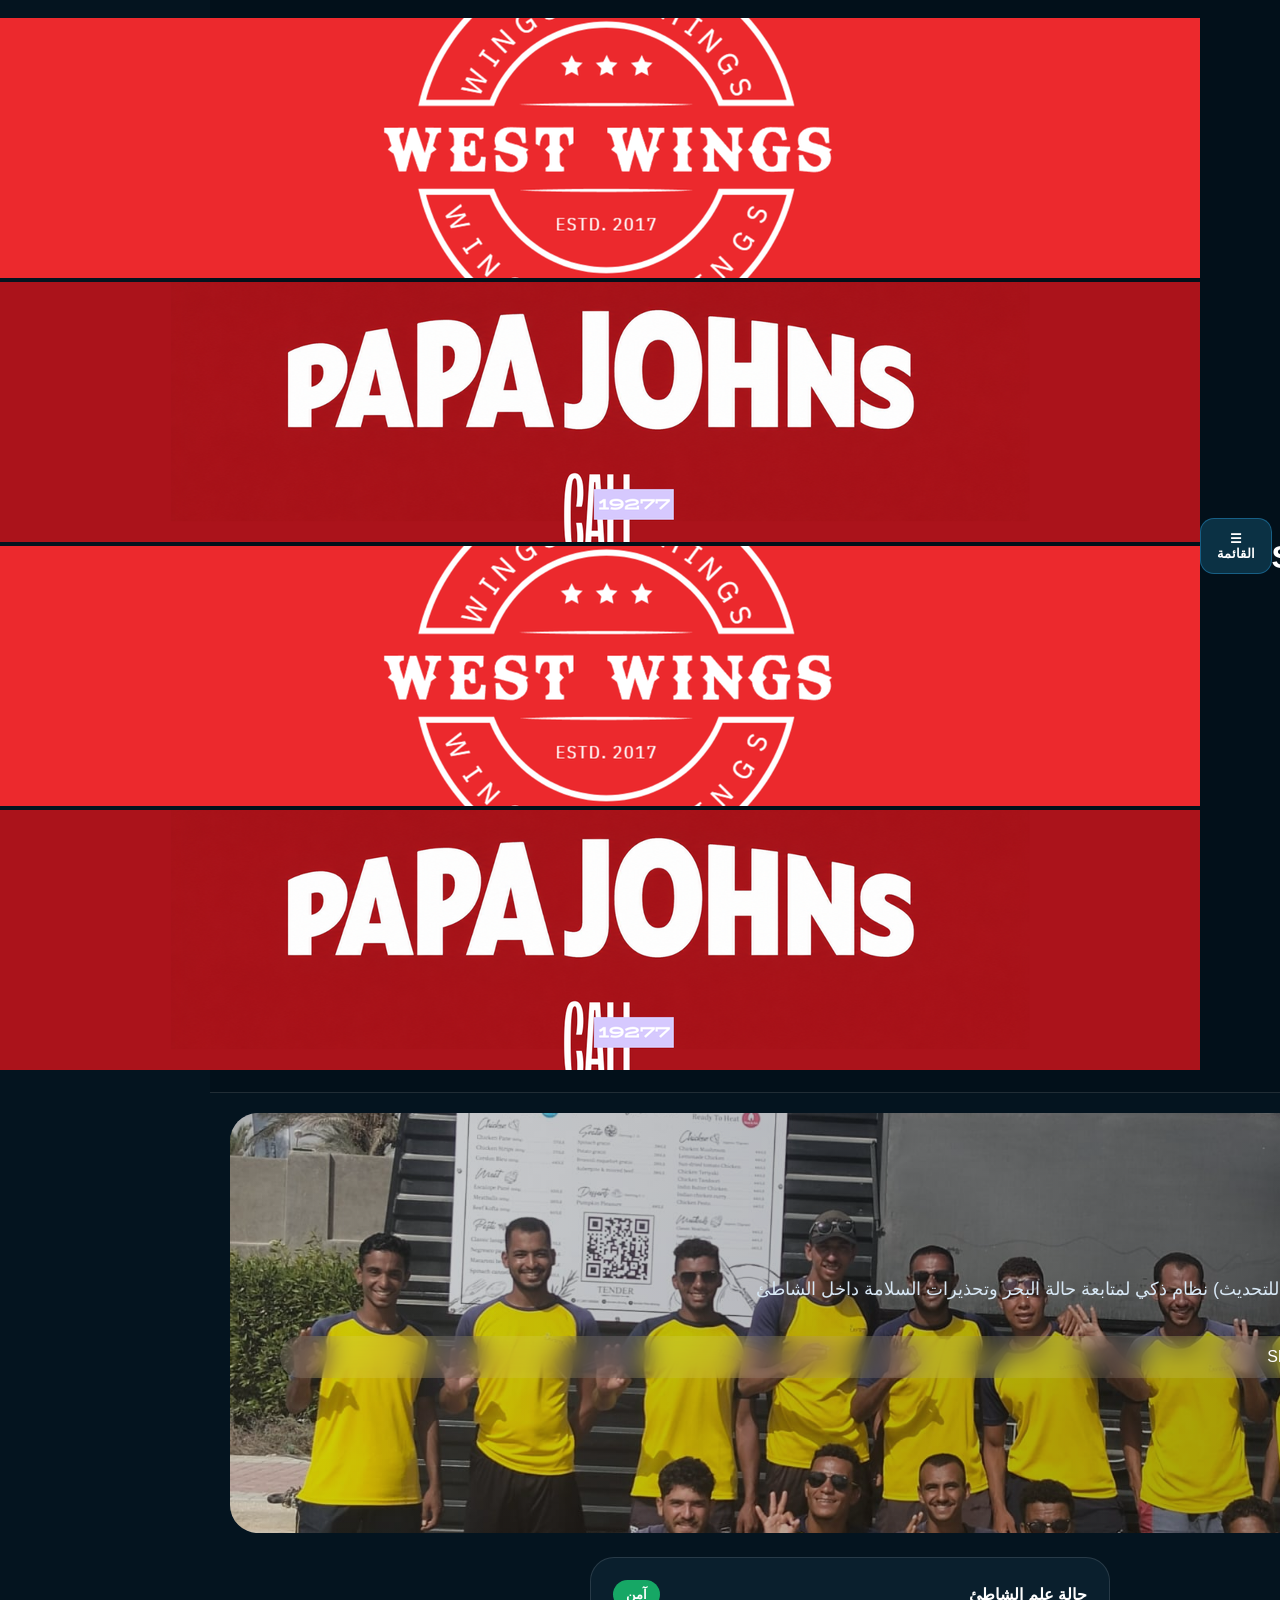
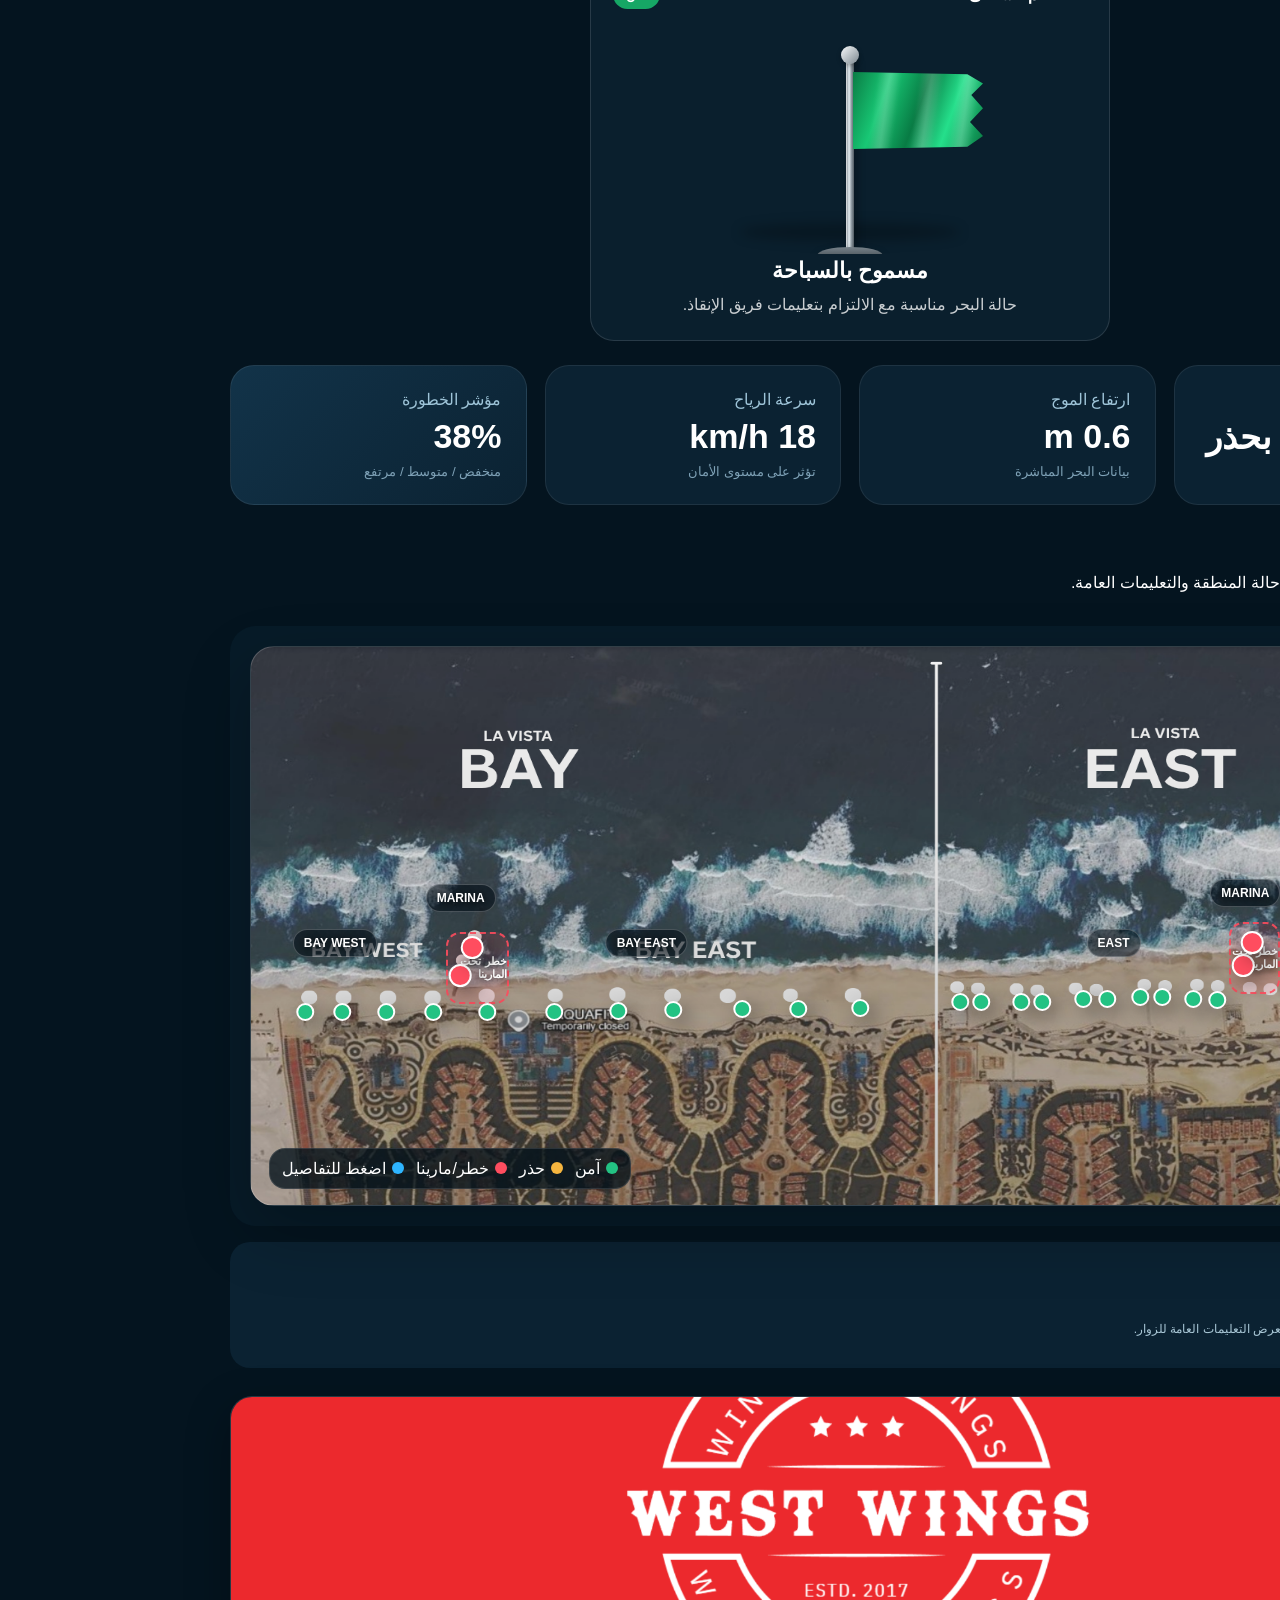
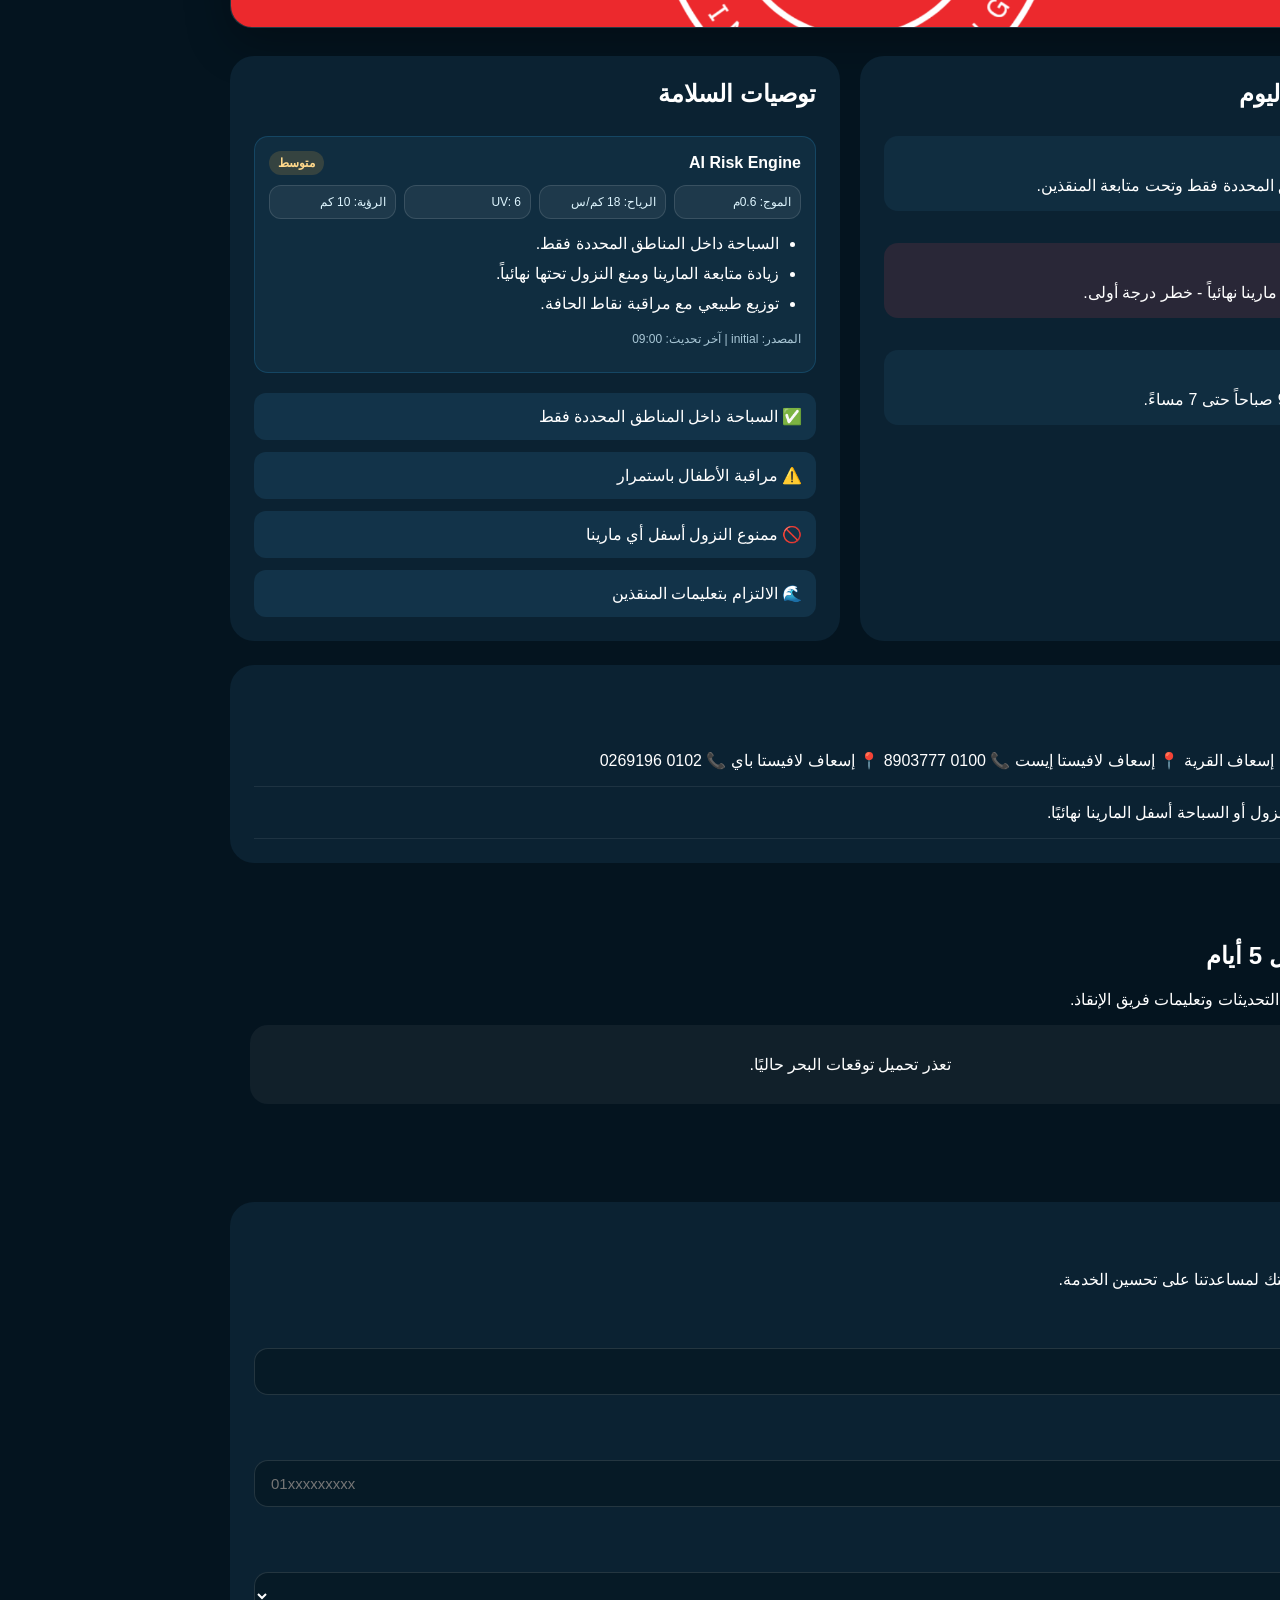
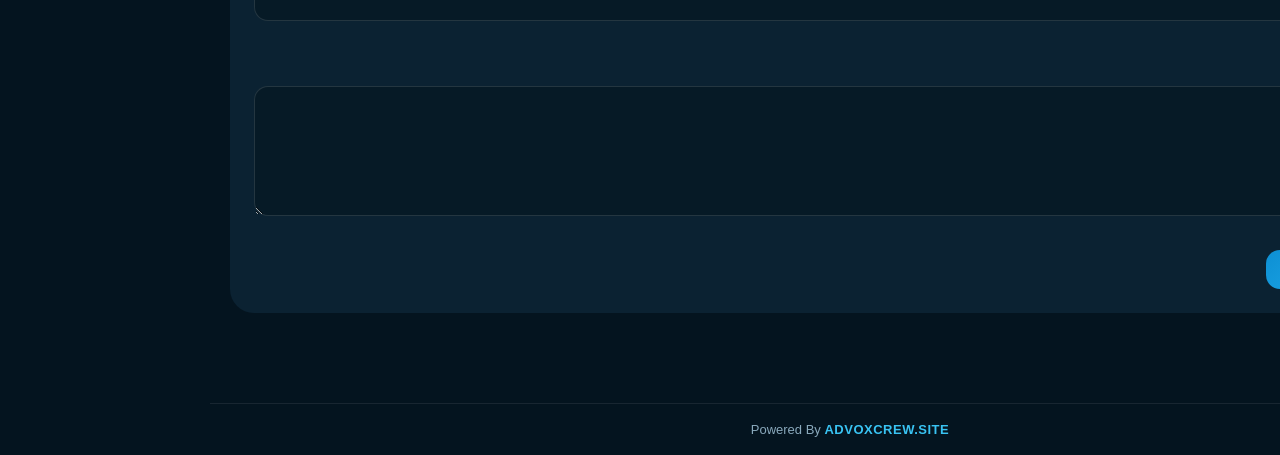
==== index.html @ 9efad316 "Add advertisement banners to header Added multiple advertisement banners with links to the header." ====
<!doctype html>
<html lang="ar" dir="rtl">

<head>
  <meta charset="utf-8">
  <meta name="viewport" content="width=device-width,initial-scale=1">

  <title>Blue Sentinel | واجهة العملاء</title>

  <link rel="stylesheet" href="styles.css">

  <!-- Google tag (gtag.js) -->
  <script async src="https://www.googletagmanager.com/gtag/js?id=G-TKE1374BKH"></script>

  <script>
    window.dataLayer = window.dataLayer || [];

    function gtag() {
      dataLayer.push(arguments);
    }

    gtag("js", new Date());
    gtag("config", "G-TKE1374BKH");
  </script>
</head>

<body class="public-body">

  <header class="topbar public-topbar">

    <div class="brand">

      <div class="logo">
        <img src="assets/logo.png" alt="Blue Sentinel">
      </div>

      <div>
        <h1>Blue Sentinel</h1>
        <p>Beach Safety System</p>
      </div>

    </div>

    <button
      class="menu-btn"
      id="menuBtn"
      type="button">
      ☰ القائمة
    </button>
<div class="header-ads-bar" aria-label="إعلانات الرعاة">
  <div class="header-ads-track">

    <a
      class="header-ad-item"
      href="https://ضع-رابط-west-wings-هنا.com"
      target="_blank"
      rel="noopener sponsored"
    >
      <img
        src="assets/ads/west-wings-banner.png"
        alt="West Wings"
      >
    </a>

    <a
      class="header-ad-item"
      href="https://ضع-رابط-papa-johns-هنا.com"
      target="_blank"
      rel="noopener sponsored"
    >
      <img
        src="assets/ads/papa-johns-banner.png"
        alt="Papa Johns"
      >
    </a>

    <!-- تكرار نفس الإعلانات للحركة المستمرة -->

    <a
      class="header-ad-item"
      href="https://ضع-رابط-west-wings-هنا.com"
      target="_blank"
      rel="noopener sponsored"
      aria-hidden="true"
      tabindex="-1"
    >
      <img
        src="assets/ads/west-wings-banner.png"
        alt=""
      >
    </a>

    <a
      class="header-ad-item"
      href="https://ضع-رابط-papa-johns-هنا.com"
      target="_blank"
      rel="noopener sponsored"
      aria-hidden="true"
      tabindex="-1"
    >
      <img
        src="assets/ads/papa-johns-banner.png"
        alt=""
      >
    </a>

  </div>
</div>
  </header>


  <nav class="menu-pop" id="menuPop">

    <a class="active" href="index.html">
      واجهة العملاء
    </a>

    <a href="admin.html">
      دخول المشرف
    </a>

    <a href="lifeguard.html">
      دخول المنقذ
    </a>

  </nav>


  <main class="public-wrap">

    <!-- Hero Section -->
    <section class="public-hero">

      <div class="public-hero-carousel">

    
        <img
          src="assets/hero/hero2.jpeg"
          class="public-hero-slide"
          alt="شاطئ لافيستا">

        <img
          src="assets/hero/hero3.jpeg"
          class="public-hero-slide"
          alt="فريق الإنقاذ على الشاطئ">

        <img
          src="assets/hero/hero4.jpeg"
          class="public-hero-slide"
          alt="خدمات السلامة البحرية">

        <img
          src="assets/hero/hero5.jpeg"
          class="public-hero-slide"
          alt="متابعة حالة البحر">

        <img
          src="assets/hero/hero6.jpeg"
          class="public-hero-slide"
          alt="منقذو Blue Sentinel">

      </div>


      <div class="public-hero-overlay">

        <h3>La Vista Bay</h3>

        <p>
          (الرجاء انتظار ثوانٍ للتحديث)
          نظام ذكي لمتابعة حالة البحر وتحذيرات السلامة داخل الشاطئ
        </p>

        <span class="hero-shift" id="shiftText">
          Shift 09:00 - 19:00
        </span>

        <div class="hero-update">
          آخر تحديث:
          <strong id="wUpdate">09:00</strong>
        </div>

      </div>

    </section>


    <!-- Beach Flag Section -->
    <section class="bs-flag-section">

      <div class="bs-flag-header">

        <span>حالة علم الشاطئ</span>

        <span
          id="publicFlagBadge"
          class="bs-flag-badge">
          آمن
        </span>

      </div>


      <div class="bs-flag-scene">

        <div class="bs-flag-pole">

          <div class="bs-pole-top"></div>

          <div
            id="seaFlag"
            class="bs-sea-flag bs-flag-green">

            <span class="bs-flag-wave bs-wave-one"></span>
            <span class="bs-flag-wave bs-wave-two"></span>
            <span class="bs-flag-wave bs-wave-three"></span>

          </div>

          <div class="bs-pole-base"></div>

        </div>

      </div>


      <div class="bs-flag-info">

        <h3 id="flagTitle">
          مسموح بالسباحة
        </h3>

        <p id="flagDescription">
          حالة البحر مناسبة مع الالتزام بتعليمات فريق الإنقاذ.
        </p>

      </div>

    </section>
 <section class="public-metrics">
    <div class="public-metric-card">
      <span>حالة البحر</span>
      <strong id="statusCard">--</strong>
      <small>حسب تقييم المخاطر اليومي</small>
    </div>

    <div class="public-metric-card">
      <span>ارتفاع الموج</span>
      <strong id="wWave">0.6 m</strong>
      <small>بيانات البحر المباشرة</small>
    </div>

    <div class="public-metric-card">
      <span>سرعة الرياح</span>
      <strong id="wWind">18 km/h</strong>
      <small>تؤثر على مستوى الأمان</small>
    </div>

    <div class="public-metric-card risk-card">
      <span>مؤشر الخطورة</span>
      <strong id="wRisk">38%</strong>
      <small>منخفض / متوسط / مرتفع</small>
    </div>
  </section>

 <section class="public-section">
  <div class="public-section-head">
    <div>
      <h2>خريطة البحر</h2>
      <p>اضغط على أي نقطة لمعرفة حالة المنطقة والتعليمات العامة.</p>
    </div>
  </div>

  <div class="public-map-shell">
    <div class="beach-map map-3d public-premium-map" id="publicMap"></div>
  </div>

  <div class="public-point-card" id="pointDetails">
    <h3>تفاصيل النقطة</h3>
    <p class="small">اضغط على أي نقطة في الخريطة لعرض التعليمات العامة للزوار.</p>
  </div>
</section>
<section class="sponsor-section">

    <div class="sponsor-slider" id="sponsorSlider">

        <div class="sponsor-track">

    <a href="https://heyzine.com/flip-book/2824b31e0b.html" target="_blank">
    <img src="assets/sponsor.png" alt="Sponsor">
</a>
<a href="https://www.papajohnsegypt.com" target="_blank">
    <img src="assets/sponsor1.png" alt="Sponsor">
</a>
    <img src="assets/sponsor2.png" alt="Sponsor">

        </div>

    </div>

</section>
  <section class="public-grid-two">
    <div class="public-panel">
      <div class="public-section-head compact">
        <h2>أخبار وتحذيرات اليوم</h2>
      </div>
      <div id="publicNews" class="public-news-list"></div>
    </div>

    <div class="public-panel">
      <div class="public-section-head compact">
        <h2>توصيات السلامة</h2>
      </div>

      <div id="aiPublic" class="public-ai-box"></div>

      <div class="safety-tips">
        <div>✅ السباحة داخل المناطق المحددة فقط</div>
        <div>⚠️ مراقبة الأطفال باستمرار</div>
        <div>🚫 ممنوع النزول أسفل أي مارينا</div>
        <div>🌊 الالتزام بتعليمات المنقذين</div>
      </div>
    </div>
  </section>

  <section class="public-panel public-timeline">
    <div class="public-section-head compact">
      <h2>آخر الأحداث</h2>
    </div>

    <div class="timeline-item">
      <span>09:15</span>
      <p>🚑 أرقام إسعاف القرية
   📍 إسعاف لافيستا إيست
      📞 0100 8903777
   📍 إسعاف لافيستا باي
      📞 0102 0269196</p>
    </div>

    <div class="timeline-item danger">
      <span>تنبيه ثابت</span>
      <p>ممنوع النزول أو السباحة أسفل المارينا نهائيًا.</p>
    </div>
  </section>
    <section class="weekly-forecast-section">
  <div class="section-heading">
    <span class="section-kicker">
      توقعات استرشادية
    </span>

    <h2>
      توقعات البحر خلال 5 أيام
    </h2>

    <p>
      قد تتغير حالة البحر حسب التحديثات وتعليمات فريق الإنقاذ.
    </p>
  </div>

  <div
    id="forecastCards"
    class="forecast-cards"
  ></div>

  <div
    id="forecastUpdated"
    class="forecast-updated"
  ></div>

</section>



<div id="forecastModal" class="forecast-modal">

    <div class="forecast-modal-content">

        <span id="forecastClose">&times;</span>

        <h2 id="forecastDay"></h2>

        <div id="forecastDetails"></div>

    </div>

</div>
<section class="public-panel" id="guestFeedback">

  <div class="public-section-head compact">
    <h2>💬 صوت الزائر</h2>
    <p>شاركنا اقتراحك أو ملاحظتك لمساعدتنا على تحسين الخدمة.</p>
  </div>

  <div class="feedback-form">

    <div class="field">
      <label>الاسم</label>
      <input
        id="guestName"
        type="text"
        placeholder="اكتب اسمك">
    </div>

    <div class="field">
      <label>رقم الموبايل</label>
      <input
        id="guestPhone"
        type="tel"
        placeholder="01xxxxxxxxx">
    </div>

    <div class="field">
      <label>نوع الرسالة</label>

      <select id="guestType">
        <option>اقتراح</option>
        <option>شكوى</option>
        <option>ملاحظة</option>
        <option>بلاغ</option>
        <option>شكر</option>
      </select>

    </div>

    <div class="field">
      <label>الملاحظة</label>

      <textarea
        id="guestNote"
        rows="5"
        placeholder="اكتب رسالتك هنا..."></textarea>
    </div>

    <button
      class="btn"
      id="guestSend">

      إرسال الرسالة

    </button>

  </div>

</section>
</main>

<script src="data.js"></script>
<script src="ai-engine.js"></script>
<script src="app.js"></script>

<script>
document.addEventListener("DOMContentLoaded", function () {
  if (window.BS && typeof window.BS.renderPublic === "function") {
    window.BS.renderPublic();

    var statusPill = document.getElementById("statusPill");
    var statusCard = document.getElementById("statusCard");

    if (statusPill && statusCard) {
      statusCard.textContent = statusPill.textContent || "--";
    }
  } else {
    console.error("BS.renderPublic غير موجود - راجع تحميل app.js");
  }
});
</script>
<footer class="powered-by">
  Powered By
  <a href="https://advoxcrew.site" target="_blank">
    ADVOXCREW.SITE
  </a>
</footer>
  <div
  id="forecastModal"
  class="forecast-modal"
  onclick="closeForecastModal()"
>
  <div
    id="forecastModalContent"
    class="forecast-modal-content"
    onclick="event.stopPropagation()"
  ></div>
</div>
</body>
</html>
---- styles.css ----
:root{--bg:#071925;--panel:#0e2a3b;--panel2:#12384d;--text:#f4fbff;--muted:#a9c7d6;--line:rgba(255,255,255,.12);--blue:#2eb5ff;--green:#23c283;--yellow:#f5b53f;--red:#ff4d5f;--danger:#ff355d}*{box-sizing:border-box}body{margin:0;font-family:Tahoma,Arial,sans-serif;background:radial-gradient(circle at 30% -10%,#1a5068 0,#071925 45%,#03111a 100%);color:var(--text);direction:rtl}a{color:inherit;text-decoration:none}button,input,select,textarea{font-family:inherit}button{cursor:pointer}.topbar{position:sticky;top:0;z-index:20;display:flex;align-items:center;justify-content:space-between;padding:18px 22px;background:rgba(3,17,26,.82);backdrop-filter:blur(14px);border-bottom:1px solid var(--line)}.brand{display:flex;gap:12px;align-items:center}.logo{
    width:60px;
    height:60px;
    min-width:60px;

    display:flex;
    align-items:center;
    justify-content:center;

    background:transparent;
    border:none;
    border-radius:0;
    box-shadow:none;
    overflow:visible;
    padding:0;
}

.logo:hover{
    transform:scale(1.05);
}

.logo img{
    width:100%;
    height:100%;
    object-fit:contain;
    display:block;
};display:grid;place-items:center;font-weight:900}.brand h1{font-size:19px;margin:0}.brand p{margin:3px 0 0;color:var(--muted);font-size:12px}.menu-btn{border:1px solid rgba(46,181,255,.35);background:#0b3144;color:#fff;border-radius:14px;padding:12px 16px;font-weight:800}.menu-pop{position:fixed;left:18px;top:82px;z-index:50;width:280px;background:#071925;border:1px solid rgba(46,181,255,.35);border-radius:22px;box-shadow:0 25px 80px rgba(0,0,0,.45);padding:14px;display:none}.menu-pop.open{display:block}.menu-pop a,.menu-pop button{display:block;width:100%;text-align:right;margin:8px 0;padding:14px 16px;border-radius:14px;background:#0b2c3e;border:1px solid var(--line);color:#dff6ff;font-weight:800}.menu-pop .active{background:#0b4c6d;border-color:#2eb5ff}.wrap{max-width:1260px;margin:auto;padding:22px}.hero{display:flex;justify-content:space-between;gap:18px;align-items:end;margin:8px 0 22px}.hero h2{font-size:34px;margin:0 0 8px}.hero p{margin:0;color:var(--muted)}.pill{display:inline-flex;align-items:center;gap:8px;border:1px solid var(--line);background:rgba(255,255,255,.06);border-radius:999px;padding:10px 16px;color:#dff6ff}.grid{display:grid;gap:16px}.cards4{grid-template-columns:repeat(4,1fr)}.cols{grid-template-columns:1.05fr 1.65fr}.card{background:linear-gradient(180deg,rgba(255,255,255,.08),rgba(255,255,255,.035));border:1px solid var(--line);border-radius:24px;padding:18px;box-shadow:0 18px 40px rgba(0,0,0,.18)}.metric strong{display:block;font-size:33px;letter-spacing:1px}.metric span{color:var(--muted)}.news-item{padding:14px 16px;margin:10px 0;border-radius:16px;background:rgba(46,181,255,.12);border-right:4px solid var(--blue)}.news-item.warn{background:rgba(255,77,95,.12);border-right-color:var(--red)}.news-item b{display:block;margin-bottom:5px}.map-card h3{font-size:26px;margin:0 0 16px}.beach-map{position:relative;overflow:hidden;border-radius:24px;border:1px solid rgba(255,255,255,.18);background:#092235;box-shadow:inset 0 0 0 1px rgba(255,255,255,.04);min-height:420px;isolation:isolate}.beach-map:before{content:'';position:absolute;inset:0;background:url('assets/beach-map.png') center/cover no-repeat;filter:saturate(.95) contrast(1.04);z-index:-3}.beach-map:after{content:'';position:absolute;inset:0;background:linear-gradient(180deg,rgba(0,0,0,.06),rgba(0,0,0,.2));z-index:-2}.map-3d{transform:perspective(1100px) rotateX(2deg);transform-origin:center;box-shadow:0 30px 70px rgba(0,0,0,.25)}.sector{position:absolute;top:52%;height:18%;border:1px dashed rgba(255,255,255,.35);background:rgba(35,194,131,.18);border-radius:12px;display:flex;align-items:start;justify-content:center;padding-top:8px;color:#fff;text-shadow:0 1px 6px #000;font-weight:900;font-size:12px}.sector.caution{background:rgba(245,181,63,.20)}.sector.danger{background:rgba(255,77,95,.22)}.sector.marina{top:42%;height:23%;background:rgba(255,77,95,.18);border-color:rgba(255,77,95,.8)}.center-line{position:absolute;left:50%;top:0;bottom:0;border-left:3px solid rgba(255,255,255,.9);box-shadow:0 0 12px rgba(255,255,255,.4)}.shore-line{position:absolute;left:0;right:0;top:57%;border-top:3px solid rgba(255,255,255,.88)}.point{position:absolute;transform:translate(-50%,-50%);width:30px;height:30px;border-radius:50% 50% 50% 0;rotate:-45deg;display:grid;place-items:center;border:3px solid #fff;box-shadow:0 8px 20px rgba(0,0,0,.35);z-index:3}.point span{rotate:45deg;font-weight:900;font-size:12px}.point.safe{background:var(--green)}.point.caution{background:var(--yellow);color:#0c1a22}.point.danger{background:var(--red)}.point.marina{width:36px;height:36px;background:var(--yellow);color:#081923}.point.selected{outline:4px solid rgba(46,181,255,.65)}.legend{position:absolute;left:18px;bottom:16px;background:rgba(3,17,26,.78);border:1px solid var(--line);border-radius:16px;padding:10px 12px;display:flex;gap:12px;align-items:center;z-index:4}.dot{width:12px;height:12px;border-radius:50%;display:inline-block;margin-left:6px}.safe-bg{background:var(--green)}.caution-bg{background:var(--yellow)}.danger-bg{background:var(--red)}.blue-bg{background:var(--blue)}.table{width:100%;border-collapse:collapse}.table th,.table td{padding:11px;border-bottom:1px solid var(--line);text-align:right}.table th{color:#9bd8ff;font-size:13px}.tag{padding:5px 9px;border-radius:999px;font-size:12px;font-weight:800}.tag.safe{background:rgba(35,194,131,.15);color:#65ffc2}.tag.caution{background:rgba(245,181,63,.16);color:#ffd88a}.tag.danger{background:rgba(255,77,95,.16);color:#ff9aa5}.btn{border:0;border-radius:14px;padding:12px 16px;background:linear-gradient(135deg,#0d8fd3,#31c4ff);color:#fff;font-weight:900}.btn.secondary{background:#14364a;border:1px solid var(--line)}.btn.danger{background:#d93652}.tabs{display:flex;gap:8px;flex-wrap:wrap;margin-bottom:16px}.tab{padding:12px 14px;border:1px solid var(--line);background:#0b2c3e;color:#dff6ff;border-radius:14px;font-weight:800}.tab.active{background:#0b5f89;border-color:#2eb5ff}.page{display:none}.page.active{display:block}.login{min-height:100vh;display:grid;place-items:center;padding:20px}.login-box{max-width:430px;width:100%}.field{display:flex;flex-direction:column;gap:7px;margin:10px 0}.field input,.field select,.field textarea{background:#061a27;color:#fff;border:1px solid var(--line);border-radius:13px;padding:12px;outline:none}.form-grid{display:grid;grid-template-columns:repeat(2,1fr);gap:12px}.drawer{position:fixed;left:20px;bottom:20px;width:min(420px,calc(100vw - 40px));z-index:40}.hidden{display:none!important}.small{font-size:12px;color:var(--muted)}.mobile-nav{display:none}@media(max-width:900px){.wrap{padding:14px}.cards4,.cols,.form-grid{grid-template-columns:1fr}.hero{display:block}.hero h2{font-size:27px}.topbar{padding:14px}.beach-map{min-height:330px}.point{width:24px;height:24px}.point span{font-size:10px}.sector{font-size:10px}.cards4{grid-template-columns:repeat(2,1fr)}}
/* V2 clean beach map */
.beach-map{background:#091d29;min-height:560px}
.beach-map:before{background:url('assets/beach-map.png') center/100% 100% no-repeat;filter:saturate(1.04) contrast(1.08) brightness(.9)}
.map-3d{transform:none;box-shadow:0 25px 65px rgba(0,0,0,.26)}
.center-line{display:none}.shore-line{display:none}.sector{display:none}
.map-group-label{position:absolute;transform:translate(-50%,-50%);padding:6px 10px;border-radius:999px;background:rgba(1,12,20,.55);border:1px solid rgba(255,255,255,.22);font-weight:900;font-size:12px;color:#fff;text-shadow:0 1px 8px #000;z-index:2;white-space:nowrap}
.danger-zone{position:absolute;height:13%;border:2px dashed rgba(255,77,95,.9);background:rgba(255,77,95,.14);border-radius:14px;display:grid;place-items:center;color:#fff;font-size:11px;font-weight:900;text-shadow:0 1px 7px #000;z-index:1;pointer-events:none}
.point{width:24px;height:24px;border-radius:50%;rotate:0;transform:translate(-50%,-50%);border:3px solid #fff;background:#23c283;box-shadow:0 9px 20px rgba(0,0,0,.45);z-index:5}
.point span{rotate:0;font-size:9px;line-height:1;white-space:nowrap;color:#06202a}
.point.safe span{color:#fff}.point.caution span,.point.danger span{color:#071925}.point.danger span{color:#fff}
.point.marina{width:30px;height:30px;background:#ff4d5f;color:#fff;border-color:#fff}
.public-clean .point span{display:none}.public-clean .point{width:18px;height:18px;border-width:2px}.public-clean .point.marina{width:23px;height:23px}
.admin-map .point:after{content:attr(title);position:absolute;left:50%;top:30px;transform:translateX(-50%);background:rgba(4,18,28,.86);border:1px solid rgba(255,255,255,.2);border-radius:8px;padding:3px 6px;color:#fff;font-size:9px;white-space:nowrap;opacity:0;pointer-events:none;transition:.15s;z-index:8}
.admin-map .point:hover:after,.admin-map .point.selected:after{opacity:1}
.warn-text{color:#ffc1c8;background:rgba(255,77,95,.12);border-right:4px solid #ff4d5f;padding:10px;border-radius:12px}
@media(max-width:900px){.beach-map{min-height:390px}.point{width:18px;height:18px;border-width:2px}.point span{font-size:7px}.point.marina{width:23px;height:23px}.map-group-label{font-size:9px;padding:4px 6px}.danger-zone{font-size:8px}.legend{font-size:11px;gap:7px;left:8px;bottom:8px}}
.ai-box{background:rgba(46,181,255,.08);border:1px solid rgba(46,181,255,.18);border-radius:18px;padding:14px;margin-top:10px}.ai-head{display:flex;justify-content:space-between;align-items:center;gap:10px;margin-bottom:10px}.ai-kpis{display:grid;grid-template-columns:repeat(4,1fr);gap:8px;margin:10px 0}.ai-kpis span{background:rgba(255,255,255,.06);border:1px solid var(--line);border-radius:12px;padding:9px;font-size:12px;color:#dff6ff}.ai-box ul,.rules{margin:10px 0 0;padding-right:22px;line-height:1.9}.rules li{margin:7px 0;color:#dff6ff}@media(max-width:900px){.ai-kpis{grid-template-columns:repeat(2,1fr)}}
/* =========================
   BLUE SENTINEL PUBLIC V2
========================= */

.public-body{
  background:#04141f;
  color:#fff;
}

.public-wrap{
  max-width:1400px;
  margin:auto;
  padding:20px;
}

.public-hero{
  position:relative;
  min-height:420px;
  border-radius:28px;
  overflow:hidden;
  margin-bottom:24px;

  background:
  linear-gradient(
    180deg,
    rgba(0,0,0,.15),
    rgba(0,0,0,.65)
  ),
  url('./assets/beach-cover.jpg');

  background-size:cover;
  background-position:center;
}

.public-hero-overlay{
  padding:70px 50px;
  display:flex;
  flex-direction:column;
  gap:18px;
}

.public-badge{
  width:max-content;
  padding:10px 18px;
  border-radius:999px;

  background:rgba(255,255,255,.12);
  backdrop-filter:blur(14px);
}

.public-hero h2{
  font-size:58px;
  font-weight:800;
  margin:0;
}

.public-hero p{
  font-size:18px;
  color:#d7e7f4;
}

.hero-status-row{
  display:flex;
  gap:12px;
  flex-wrap:wrap;
}

.hero-status{
  padding:12px 22px;
  border-radius:999px;

  background:#fbbf24;
  color:#000;
  font-weight:700;
}

.hero-shift{
  padding:12px 22px;
  border-radius:999px;

  background:rgba(255,255,255,.1);
  backdrop-filter:blur(12px);
}

.hero-update{
  color:#d7e7f4;
}

/* metrics */

.public-metrics{
  display:grid;
  gap:18px;

  grid-template-columns:
  repeat(auto-fit,minmax(240px,1fr));

  margin-bottom:24px;
}

.public-metric-card{
  background:#0b2232;

  border:1px solid rgba(255,255,255,.08);

  border-radius:24px;

  padding:24px;

  display:flex;
  flex-direction:column;
  gap:8px;
}

.public-metric-card span{
  color:#9ec4d8;
}

.public-metric-card strong{
  font-size:34px;
}

.public-metric-card small{
  color:#7ea1b6;
}

.risk-card{
  background:
  linear-gradient(
    135deg,
    #123349,
    #0b2232
  );
}

/* sections */

.public-section{
  margin-top:24px;
}

.public-section-head{
  display:flex;
  justify-content:space-between;
  align-items:center;
  margin-bottom:18px;
}

.public-section-head h2{
  margin:0;
}

.map-note{
  color:#9ec4d8;
}

.public-map-shell{
  background:#071b28;
  border-radius:26px;
  padding:20px;
}

.public-premium-map{
  min-height:650px;
}

.public-point-card{
  margin-top:16px;
  background:#0b2232;
  border-radius:20px;
  padding:20px;
}

/* news */

.public-grid-two{
  margin-top:24px;

  display:grid;
  gap:20px;

  grid-template-columns:
  1fr 1fr;
}

.public-panel{
  background:#0b2232;
  border-radius:24px;
  padding:24px;
}

.compact{
  margin-bottom:18px;
}

.public-news-list{
  display:flex;
  flex-direction:column;
  gap:12px;
}

.public-news-list > *{
  background:#102d40;
  padding:16px;
  border-radius:14px;
}

.public-ai-box{
  display:flex;
  flex-direction:column;
  gap:12px;
}

.public-ai-box > *{
  background:#102d40;
  padding:14px;
  border-radius:14px;
}

.safety-tips{
  margin-top:20px;

  display:grid;
  gap:12px;
}

.safety-tips div{
  background:#123349;
  padding:14px;
  border-radius:12px;
}

/* timeline */

.public-timeline{
  margin-top:24px;
}

.timeline-item{
  display:flex;
  gap:18px;
  align-items:flex-start;

  padding:16px 0;

  border-bottom:1px solid rgba(255,255,255,.08);
}

.timeline-item span{
  min-width:90px;
  font-weight:700;
  color:#39c3f2;
}

.timeline-item.danger span{
  color:#ef4444;
}

.timeline-item p{
  margin:0;
}

/* mobile */

@media(max-width:900px){

  .public-grid-two{
    grid-template-columns:1fr;
  }

  .public-hero{
    min-height:320px;
  }

  .public-hero h2{
    font-size:42px;
  }

  .public-hero-overlay{
    padding:40px 24px;
  }

  .public-premium-map{
    min-height:450px;
  }

}
.powered-by{
  text-align:center;
  padding:18px;
  margin-top:30px;

  color:#8aa9bc;
  font-size:13px;

  border-top:1px solid rgba(255,255,255,.08);
}

.powered-by a{
  color:#39c3f2;
  text-decoration:none;
  font-weight:700;
  letter-spacing:.5px;
}

.powered-by a:hover{
  color:#6fd7ff;
}
#guestFeedback{
  margin-top:32px;
  margin-bottom:40px;
  clear:both;
}

#guestFeedback .public-section-head{
  display:block;
  margin-bottom:22px;
}

.feedback-form{
  display:grid;
  gap:18px;
}

.feedback-form .field{
  display:flex;
  flex-direction:column;
  gap:8px;
}

.feedback-form input,
.feedback-form select,
.feedback-form textarea{
  width:100%;
  box-sizing:border-box;
  background:#061a26;
  color:#fff;
  border:1px solid rgba(255,255,255,.12);
  border-radius:14px;
  padding:14px 16px;
  font-size:15px;
  outline:none;
}

.feedback-form textarea{
  min-height:130px;
  resize:vertical;
}

.feedback-form input:focus,
.feedback-form select:focus,
.feedback-form textarea:focus{
  border-color:#39c3f2;
  box-shadow:0 0 0 3px rgba(57,195,242,.12);
}

#guestSend{
  width:max-content;
  min-width:180px;
  margin-top:6px;
}

@media(max-width:768px){
  #guestFeedback{
    margin-top:24px;
  }

  #guestSend{
    width:100%;
  }
}.public-hero{
  position:relative;
  overflow:hidden;
  background:#03131d !important;
}

.public-hero-carousel{
  position:absolute;
  inset:0;
  z-index:0;
}

.public-hero-slide{
  position:absolute;
  inset:0;
  width:100%;
  height:100%;
  object-fit:cover;
  opacity:0;
  transform:scale(1.05);
  transition:opacity 1s ease, transform 6s ease;
}

.public-hero-slide.active{
    opacity:1;
    transform:scale(1);
}

.public-hero::after{
    content:"";
    position:absolute;
    inset:0;
    z-index:1;
    background:linear-gradient(
        to top,
        rgba(3,18,29,.35),
        rgba(3,18,29,.10)
    );
}

.public-hero-overlay{
  position:relative;
  z-index:2;
}
.public-hero-footer{

    display:flex;

    justify-content:space-between;

    align-items:center;

    gap:40px;

    padding:35px;

    background:#0d2333;

    border-radius:0 0 26px 26px;

}

.hero-info h1{

    font-size:54px;

    margin-bottom:12px;

}

.hero-info p{

    font-size:22px;

    color:#d2dce5;

}

.hero-status{

    display:flex;

    flex-direction:column;

    align-items:flex-end;

    gap:14px;

}
.public-hero{
  position:relative !important;
  overflow:hidden !important;
  background:none !important;
}

.public-hero-carousel{
  position:absolute !important;
  inset:0 !important;
  z-index:1 !important;
}

.public-hero-slide{
  position:absolute !important;
  inset:0 !important;
  width:100% !important;
  height:100% !important;
  object-fit:cover !important;
  opacity:0 !important;
  transform:scale(1.02) !important;
  transition:opacity 1s ease, transform 6s ease !important;
}

.public-hero-slide.active{
  opacity:1 !important;
}

.public-hero::after{
  content:"" !important;
  position:absolute !important;
  inset:0 !important;
  z-index:2 !important;
  background:linear-gradient(
    90deg,
    rgba(2,10,16,.18),
    rgba(2,10,16,.38)
  ) !important;
}

.public-hero-overlay{
  position:relative !important;
  z-index:3 !important;
  background:transparent !important;
}
/* MAP FINAL FIX */
.beach-map{
  position:relative !important;
  overflow:hidden !important;
  border-radius:24px !important;
  border:1px solid rgba(255,255,255,.18) !important;
  background:
    linear-gradient(180deg,rgba(0,0,0,.05),rgba(0,0,0,.22)),
    url("assets/beach-map.png") center / 100% 100% no-repeat !important;
  min-height:560px !important;
  isolation:auto !important;
}

.beach-map:before,
.beach-map:after{
  content:none !important;
  display:none !important;
}

.public-premium-map{
  min-height:560px !important;
}

.public-map-shell{
  overflow:visible !important;
}

.sponsor-section{
    margin:28px 0;
}

.sponsor-slider{
  width:100%;
  overflow:hidden;
  border-radius:22px;
  border:1px solid rgba(255,255,255,.12);
  background:#081c29;
  box-shadow:0 15px 45px rgba(0,0,0,.30);
  direction:ltr;
}

.sponsor-track{
  display:flex;
  width:100%;
  transition:transform .8s ease;
  direction:ltr;
}
.sponsor-track a{
    min-width:100%;
    flex:0 0 100%;
    display:block;
}

.sponsor-track img{
  width:100%;
  min-width:100%;
  flex:0 0 100%;
  height:230px;
  object-fit:cover;
  display:block;
}
/* =========================
   BLUE SENTINEL BEACH FLAG
========================= */

.bs-flag-section{
    max-width:520px;
    margin:24px auto;
    padding:22px;
    border:1px solid rgba(255,255,255,.12);
    border-radius:24px;
    background:rgba(12,34,48,.88);
    overflow:hidden;
}

.bs-flag-header{
    display:flex;
    align-items:center;
    justify-content:space-between;
    gap:12px;
    margin-bottom:10px;
    font-weight:700;
}

.bs-flag-badge{
    padding:7px 13px;
    border-radius:999px;
    font-size:13px;
    background:#16a765;
    color:#fff;
}

.bs-flag-scene{
    position:relative;
    height:235px;
    display:flex;
    justify-content:center;
    align-items:flex-end;
    overflow:hidden;
}

.bs-flag-scene::after{
    content:"";
    position:absolute;
    bottom:13px;
    width:220px;
    height:18px;
    border-radius:50%;
    background:rgba(0,0,0,.25);
    filter:blur(6px);
}

.bs-flag-pole{
    position:relative;
    width:8px;
    height:195px;
    z-index:2;
    border-radius:10px;
    background:linear-gradient(
        90deg,
        #6d7880 0%,
        #e5edf1 38%,
        #8b969e 70%,
        #515b62 100%
    );
    box-shadow:
        3px 0 8px rgba(0,0,0,.32),
        inset 1px 0 1px rgba(255,255,255,.7);
}

.bs-pole-top{
    position:absolute;
    width:18px;
    height:18px;
    top:-13px;
    left:50%;
    transform:translateX(-50%);
    border-radius:50%;
    background:linear-gradient(135deg,#f8fafb,#7b878f);
    box-shadow:0 2px 5px rgba(0,0,0,.3);
}

.bs-pole-base{
    position:absolute;
    bottom:-9px;
    left:50%;
    width:65px;
    height:16px;
    transform:translateX(-50%);
    border-radius:50%;
    background:linear-gradient(#77828a,#343c41);
    box-shadow:0 5px 10px rgba(0,0,0,.35);
}

/* القماش نفسه */

.bs-sea-flag{
    position:absolute;
    top:13px;
    left:7px;
    width:130px;
    height:77px;
    overflow:hidden;
    transform-origin:left center;
    clip-path:polygon(
        0 0,
        88% 3%,
        100% 15%,
        91% 30%,
        100% 47%,
        90% 65%,
        100% 83%,
        88% 97%,
        0 100%
    );

    animation:
        bsFlagFlutter 1.25s ease-in-out infinite,
        bsFlagLift 3.2s ease-in-out infinite;

    filter:drop-shadow(6px 8px 7px rgba(0,0,0,.28));
    transition:background .5s ease;
}

/* ألوان العلم */

.bs-sea-flag.bs-flag-green{
    background:linear-gradient(
        110deg,
        #0a7d45 0%,
        #18c875 25%,
        #087b44 50%,
        #25df8b 72%,
        #087640 100%
    );
}

.bs-sea-flag.bs-flag-yellow{
    background:linear-gradient(
        110deg,
        #c89500 0%,
        #ffd834 25%,
        #dba900 50%,
        #ffe46b 72%,
        #c18d00 100%
    );
}

.bs-sea-flag.bs-flag-red{
    background:linear-gradient(
        110deg,
        #a71921 0%,
        #f0444c 25%,
        #b51e27 50%,
        #ff6268 72%,
        #9f141c 100%
    );
}

.bs-sea-flag.bs-flag-black{
    background:linear-gradient(
        110deg,
        #050505 0%,
        #343434 25%,
        #090909 50%,
        #444 72%,
        #050505 100%
    );
}

/* خطوط الإضاءة المتحركة داخل القماش */

.bs-flag-wave{
    position:absolute;
    top:-15%;
    width:24px;
    height:130%;
    transform:rotate(8deg);
    background:linear-gradient(
        90deg,
        transparent,
        rgba(255,255,255,.22),
        transparent
    );
    filter:blur(1px);
    animation:bsFabricLight 1.3s linear infinite;
}

.bs-wave-one{
    left:15%;
}

.bs-wave-two{
    left:48%;
    animation-delay:-.42s;
}

.bs-wave-three{
    left:77%;
    animation-delay:-.8s;
}

/* حركة رفرفة القماش */

@keyframes bsFlagFlutter{
    0%{
        transform:
            perspective(330px)
            rotateY(0deg)
            skewY(0deg)
            scaleX(1);
    }

    25%{
        transform:
            perspective(330px)
            rotateY(-12deg)
            skewY(2deg)
            scaleX(.96);
    }

    50%{
        transform:
            perspective(330px)
            rotateY(8deg)
            skewY(-2deg)
            scaleX(1.03);
    }

    75%{
        transform:
            perspective(330px)
            rotateY(-16deg)
            skewY(1deg)
            scaleX(.94);
    }

    100%{
        transform:
            perspective(330px)
            rotateY(0deg)
            skewY(0deg)
            scaleX(1);
    }
}

@keyframes bsFlagLift{
    0%,100%{
        top:13px;
    }

    50%{
        top:10px;
    }
}

@keyframes bsFabricLight{
    0%{
        transform:translateX(-30px) rotate(8deg);
        opacity:.15;
    }

    50%{
        opacity:.65;
    }

    100%{
        transform:translateX(42px) rotate(8deg);
        opacity:.1;
    }
}

.bs-flag-info{
    text-align:center;
    margin-top:4px;
}

.bs-flag-info h3{
    margin:0 0 7px;
    font-size:22px;
}

.bs-flag-info p{
    margin:0;
    opacity:.78;
    line-height:1.7;
}

/* تحكم الأدمن */

.bs-admin-flag-card select{
    width:100%;
    margin:9px 0 12px;
    padding:12px;
    border-radius:12px;
}

.bs-admin-flag-card button{
    width:100%;
    padding:12px 16px;
    border:0;
    border-radius:12px;
    cursor:pointer;
    font-weight:700;
}

.bs-flag-save-message{
    min-height:22px;
    margin:10px 0 0;
    text-align:center;
}

/* حركة أقوى قليلًا على الموبايل */

@media (max-width:600px){
    .bs-flag-section{
        margin:18px 12px;
        padding:18px;
    }

    .bs-sea-flag{
        width:115px;
        height:68px;
    }

    .bs-flag-scene{
        height:220px;
    }
}
/* ===========================
   5 DAYS FORECAST
===========================*/

.forecast-section{

    margin:35px auto;
    max-width:1200px;

}

.forecast-header{

    margin-bottom:18px;
    text-align:center;

}

.forecast-header h2{

    margin-bottom:6px;

}

.forecast-cards{

    display:flex;
    gap:18px;

    overflow-x:auto;

    padding-bottom:10px;

    scroll-snap-type:x mandatory;

}

.forecast-card{

    min-width:190px;

    background:#0f2533;

    border-radius:22px;

    padding:18px;

    cursor:pointer;

    transition:.3s;

    scroll-snap-align:start;

    border:1px solid rgba(255,255,255,.08);

}

.forecast-card:hover{

    transform:translateY(-6px);

}

.forecast-card h3{

    margin-bottom:15px;

}

.forecast-flag{

    font-size:40px;

    margin:10px 0;

}

.forecast-item{

    margin:6px 0;

    opacity:.9;

}



.forecast-modal{

    position:fixed;

    inset:0;

    display:none;

    justify-content:center;

    align-items:center;

    background:rgba(0,0,0,.6);

    z-index:99999;

}

.forecast-modal-content{

    width:min(500px,92vw);

    background:#0f2533;

    border-radius:22px;

    padding:30px;

}

#forecastClose{

    float:left;

    font-size:32px;

    cursor:pointer;

}
/* ===== Weekly Forecast Fix ===== */

.weekly-forecast-section {
  padding: 40px 20px;
}

.forecast-cards {
  display: grid;
  grid-template-columns: repeat(5, minmax(180px, 1fr));
  gap: 18px;
  direction: rtl;
}

.forecast-card {
  border: 1px solid rgba(255,255,255,0.1);
  border-radius: 24px;
  background: linear-gradient(
    180deg,
    rgba(16, 41, 56, 0.98),
    rgba(9, 30, 43, 0.98)
  );
  color: #fff;
  padding: 20px;
  min-height: 240px;
  text-align: right;
  cursor: pointer;
  font-family: inherit;
  transition: 0.25s ease;
  box-shadow: 0 12px 30px rgba(0,0,0,0.18);
}

.forecast-card:hover {
  transform: translateY(-6px);
  border-color: rgba(255,255,255,0.22);
}

.forecast-card-head {
  display: flex;
  align-items: center;
  justify-content: space-between;
  gap: 12px;
  margin-bottom: 18px;
}

.forecast-day {
  color: #fff;
  font-size: 17px;
  font-weight: 800;
  line-height: 1.5;
}

.forecast-flag {
  display: flex;
  align-items: center;
  justify-content: center;
  width: 54px;
  height: 54px;
  border-radius: 50%;
  font-size: 34px;
  flex-shrink: 0;
  background: rgba(255,255,255,0.08);
}

.forecast-status {
  display: inline-flex;
  align-items: center;
  justify-content: center;
  border-radius: 999px;
  padding: 7px 14px;
  margin-bottom: 20px;
  font-size: 14px;
  font-weight: 800;
  color: #fff;
}

.forecast-green .forecast-status {
  background: #159b62;
}

.forecast-yellow .forecast-status {
  background: #c99700;
}

.forecast-red .forecast-status {
  background: #d63a46;
}

.forecast-main-value {
  color: #fff;
  font-size: 25px;
  font-weight: 900;
  margin-bottom: 18px;
}

.forecast-details {
  display: flex;
  flex-direction: column;
  gap: 10px;
  color: rgba(255,255,255,0.8);
  font-size: 15px;
  margin-bottom: 20px;
}

.forecast-open {
  color: #58c9ff;
  font-size: 14px;
  font-weight: 800;
  margin-top: auto;
}

.forecast-updated {
  color: rgba(255,255,255,0.58);
  font-size: 13px;
  text-align: center;
  margin-top: 16px;
}

.forecast-loading,
.forecast-error,
.forecast-empty {
  grid-column: 1 / -1;
  padding: 30px;
  text-align: center;
  border-radius: 18px;
  background: rgba(255,255,255,0.05);
  color: #fff;
}

/* Tablet */
@media (max-width: 1100px) {
  .forecast-cards {
    grid-template-columns: repeat(3, minmax(180px, 1fr));
  }
}

/* Mobile */
@media (max-width: 700px) {
  .weekly-forecast-section {
    padding: 30px 14px;
  }

  .forecast-cards {
    display: flex;
    overflow-x: auto;
    gap: 14px;
    padding-bottom: 8px;
    scroll-snap-type: x mandatory;
  }

  .forecast-card {
    min-width: 250px;
    min-height: 220px;
    scroll-snap-align: start;
  }
}
.forecast-flag {
  font-size: 28px;
}

.forecast-flag-green {
  color: #20c77a;
}

.forecast-flag-yellow {
  color: #f2c94c;
}

.forecast-flag-red {
  color: #ff4d5e;
}
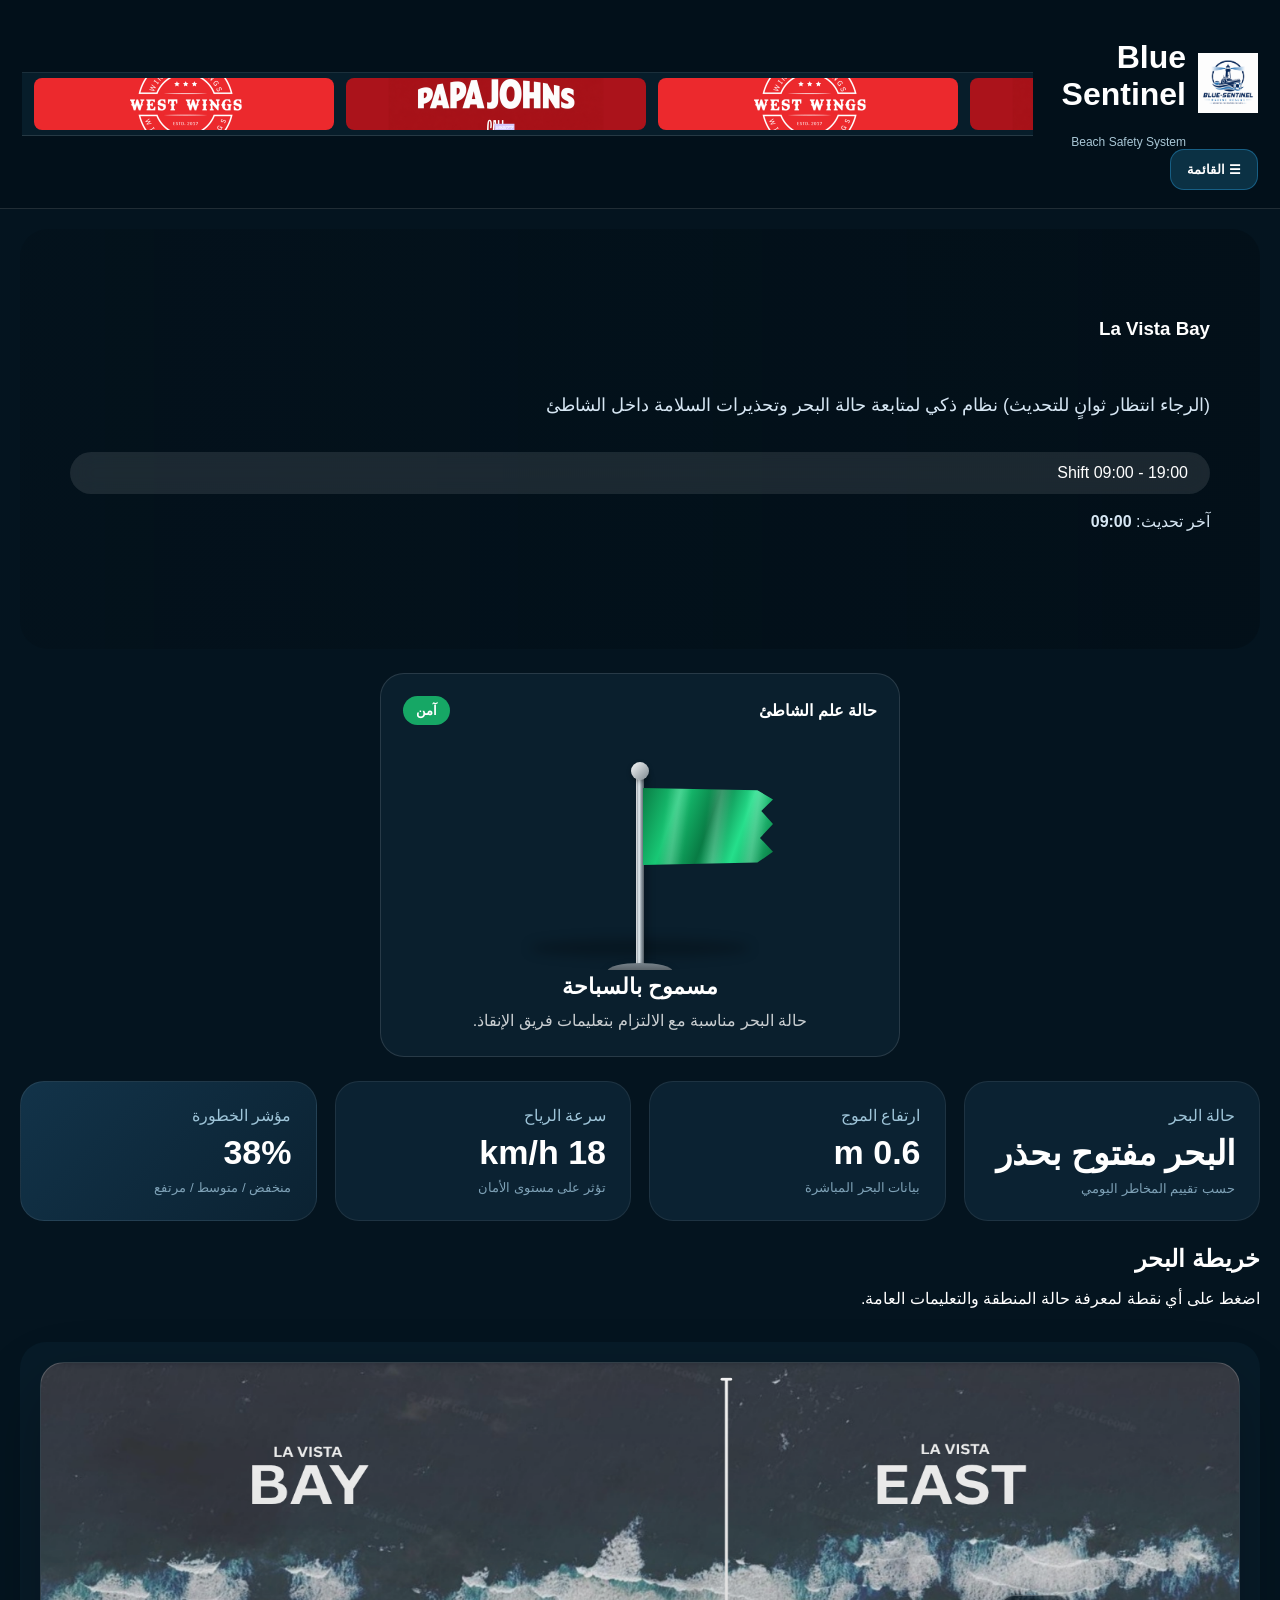
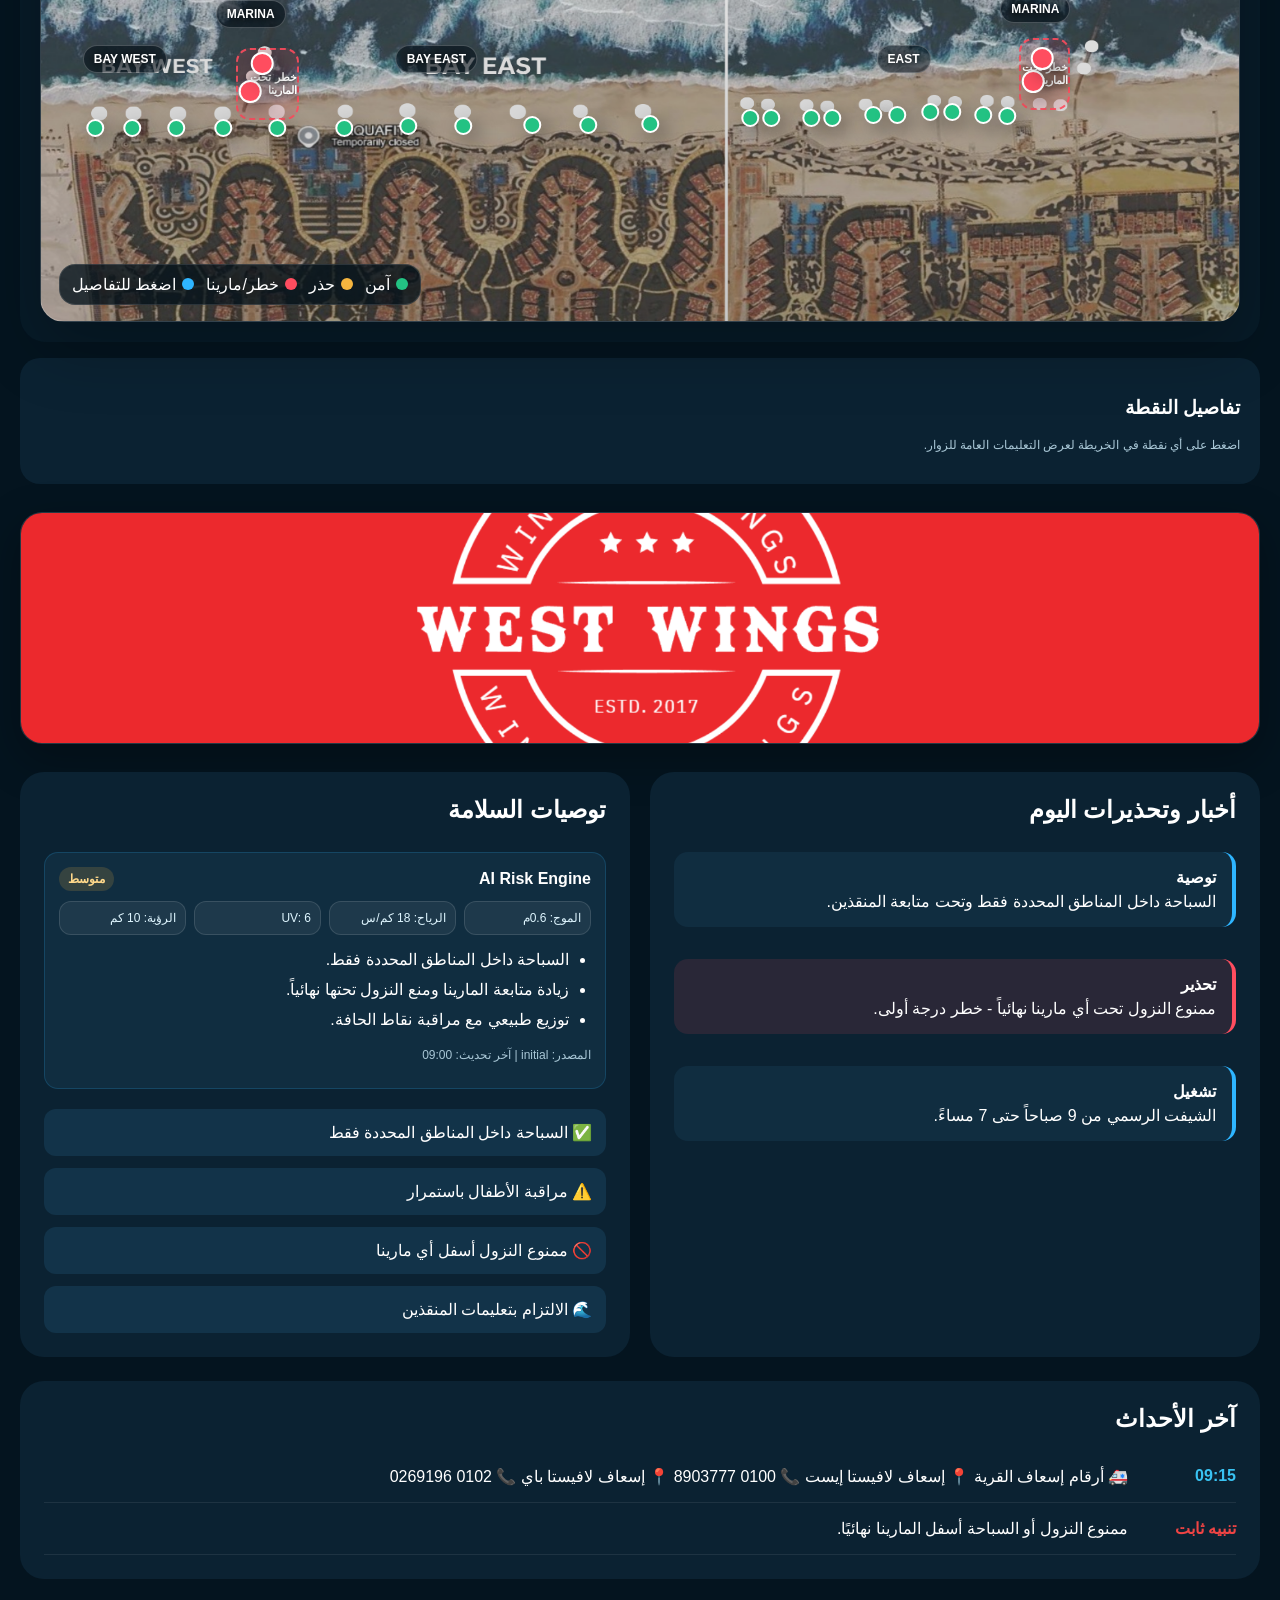
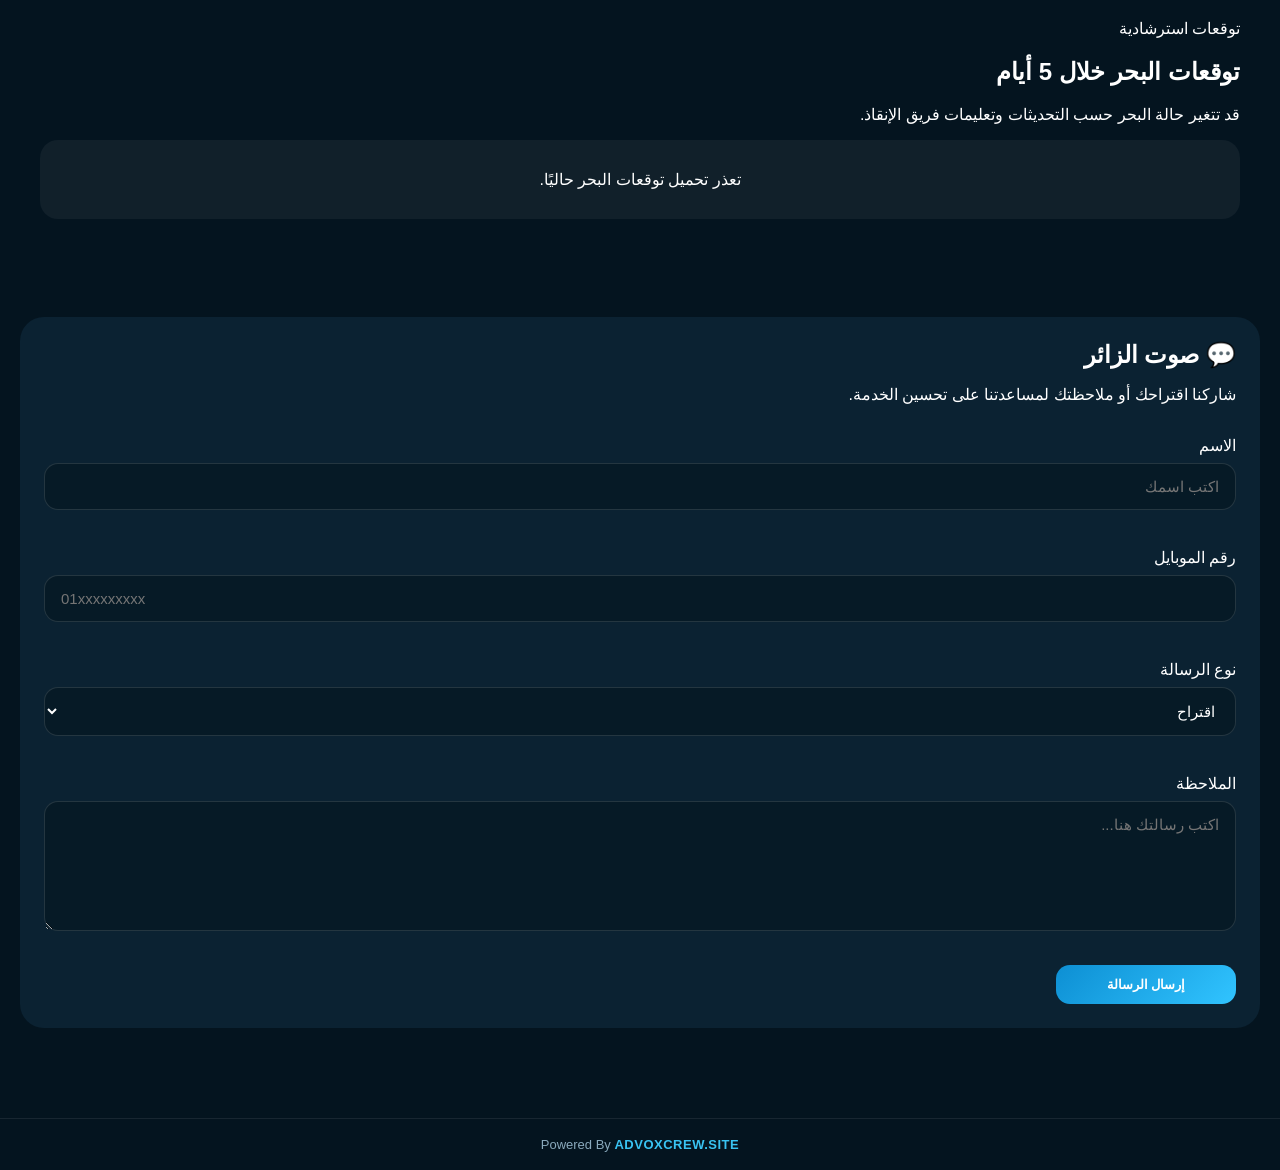
==== commit ac575789: "Refactor header and update ad links Updated advertisement links and improved header structure." ====
--- a/index.html
+++ b/index.html
@@ -26,10 +26,11 @@
 
 <body class="public-body">
 
-  <header class="topbar public-topbar">
+ <header class="topbar public-topbar">
+
+  <div class="topbar-main">
 
     <div class="brand">
-
       <div class="logo">
         <img src="assets/logo.png" alt="Blue Sentinel">
       </div>
@@ -38,75 +39,77 @@
         <h1>Blue Sentinel</h1>
         <p>Beach Safety System</p>
       </div>
-
     </div>
 
     <button
       class="menu-btn"
       id="menuBtn"
-      type="button">
+      type="button"
+    >
       ☰ القائمة
     </button>
-<div class="header-ads-bar" aria-label="إعلانات الرعاة">
-  <div class="header-ads-track">
-
-    <a
-      class="header-ad-item"
-      href="https://ضع-رابط-west-wings-هنا.com"
-      target="_blank"
-      rel="noopener sponsored"
-    >
-      <img
-        src="assets/ads/west-wings-banner.png"
-        alt="West Wings"
+
+  </div>
+
+  <div class="header-ads-bar" aria-label="إعلانات الرعاة">
+    <div class="header-ads-track">
+
+      <a
+        class="header-ad-item"
+        href="رابط-west-wings"
+        target="_blank"
+        rel="noopener sponsored"
       >
-    </a>
-
-    <a
-      class="header-ad-item"
-      href="https://ضع-رابط-papa-johns-هنا.com"
-      target="_blank"
-      rel="noopener sponsored"
-    >
-      <img
-        src="assets/ads/papa-johns-banner.png"
-        alt="Papa Johns"
+        <img
+          src="assets/ads/west-wings-banner.png"
+          alt="West Wings"
+        >
+      </a>
+
+      <a
+        class="header-ad-item"
+        href="رابط-papa-johns"
+        target="_blank"
+        rel="noopener sponsored"
       >
-    </a>
-
-    <!-- تكرار نفس الإعلانات للحركة المستمرة -->
-
-    <a
-      class="header-ad-item"
-      href="https://ضع-رابط-west-wings-هنا.com"
-      target="_blank"
-      rel="noopener sponsored"
-      aria-hidden="true"
-      tabindex="-1"
-    >
-      <img
-        src="assets/ads/west-wings-banner.png"
-        alt=""
+        <img
+          src="assets/ads/papa-johns-banner.png"
+          alt="Papa Johns"
+        >
+      </a>
+
+      <a
+        class="header-ad-item"
+        href="رابط-west-wings"
+        target="_blank"
+        rel="noopener sponsored"
+        aria-hidden="true"
+        tabindex="-1"
       >
-    </a>
-
-    <a
-      class="header-ad-item"
-      href="https://ضع-رابط-papa-johns-هنا.com"
-      target="_blank"
-      rel="noopener sponsored"
-      aria-hidden="true"
-      tabindex="-1"
-    >
-      <img
-        src="assets/ads/papa-johns-banner.png"
-        alt=""
+        <img
+          src="assets/ads/west-wings-banner.png"
+          alt=""
+        >
+      </a>
+
+      <a
+        class="header-ad-item"
+        href="رابط-papa-johns"
+        target="_blank"
+        rel="noopener sponsored"
+        aria-hidden="true"
+        tabindex="-1"
       >
-    </a>
-
-  </div>
-</div>
-  </header>
+        <img
+          src="assets/ads/papa-johns-banner.png"
+          alt=""
+        >
+      </a>
+
+    </div>
+  </div>
+
+</header>
 
 
   <nav class="menu-pop" id="menuPop">
--- a/styles.css
+++ b/styles.css
@@ -1230,3 +1230,85 @@
 .forecast-flag-red {
   color: #ff4d5e;
 }
+/* ===== Fixed Header Advertising Slider ===== */
+
+header {
+  position: sticky;
+  top: 0;
+  z-index: 2000;
+}
+
+.header-ads-bar {
+  width: 100%;
+  height: 64px;
+  overflow: hidden;
+  background: #071d2a;
+  border-top: 1px solid rgba(255, 255, 255, 0.08);
+  border-bottom: 1px solid rgba(255, 255, 255, 0.12);
+  direction: ltr;
+}
+
+.header-ads-track {
+  display: flex;
+  align-items: center;
+  gap: 12px;
+  width: max-content;
+  height: 100%;
+  padding: 6px 12px;
+  animation: headerAdsScroll 20s linear infinite;
+  will-change: transform;
+}
+
+.header-ads-bar:hover .header-ads-track {
+  animation-play-state: paused;
+}
+
+.header-ad-item {
+  display: block;
+  width: 300px;
+  height: 52px;
+  flex: 0 0 300px;
+  overflow: hidden;
+  border-radius: 8px;
+}
+
+.header-ad-item img {
+  display: block;
+  width: 100%;
+  height: 100%;
+  object-fit: cover;
+  object-position: center;
+}
+
+.header-ad-item:hover img {
+  opacity: 0.9;
+}
+
+@keyframes headerAdsScroll {
+  from {
+    transform: translateX(0);
+  }
+
+  to {
+    transform: translateX(-50%);
+  }
+}
+
+@media (max-width: 700px) {
+  .header-ads-bar {
+    height: 52px;
+  }
+
+  .header-ads-track {
+    gap: 8px;
+    padding: 5px 8px;
+    animation-duration: 16s;
+  }
+
+  .header-ad-item {
+    width: 220px;
+    height: 42px;
+    flex-basis: 220px;
+    border-radius: 6px;
+  }
+}
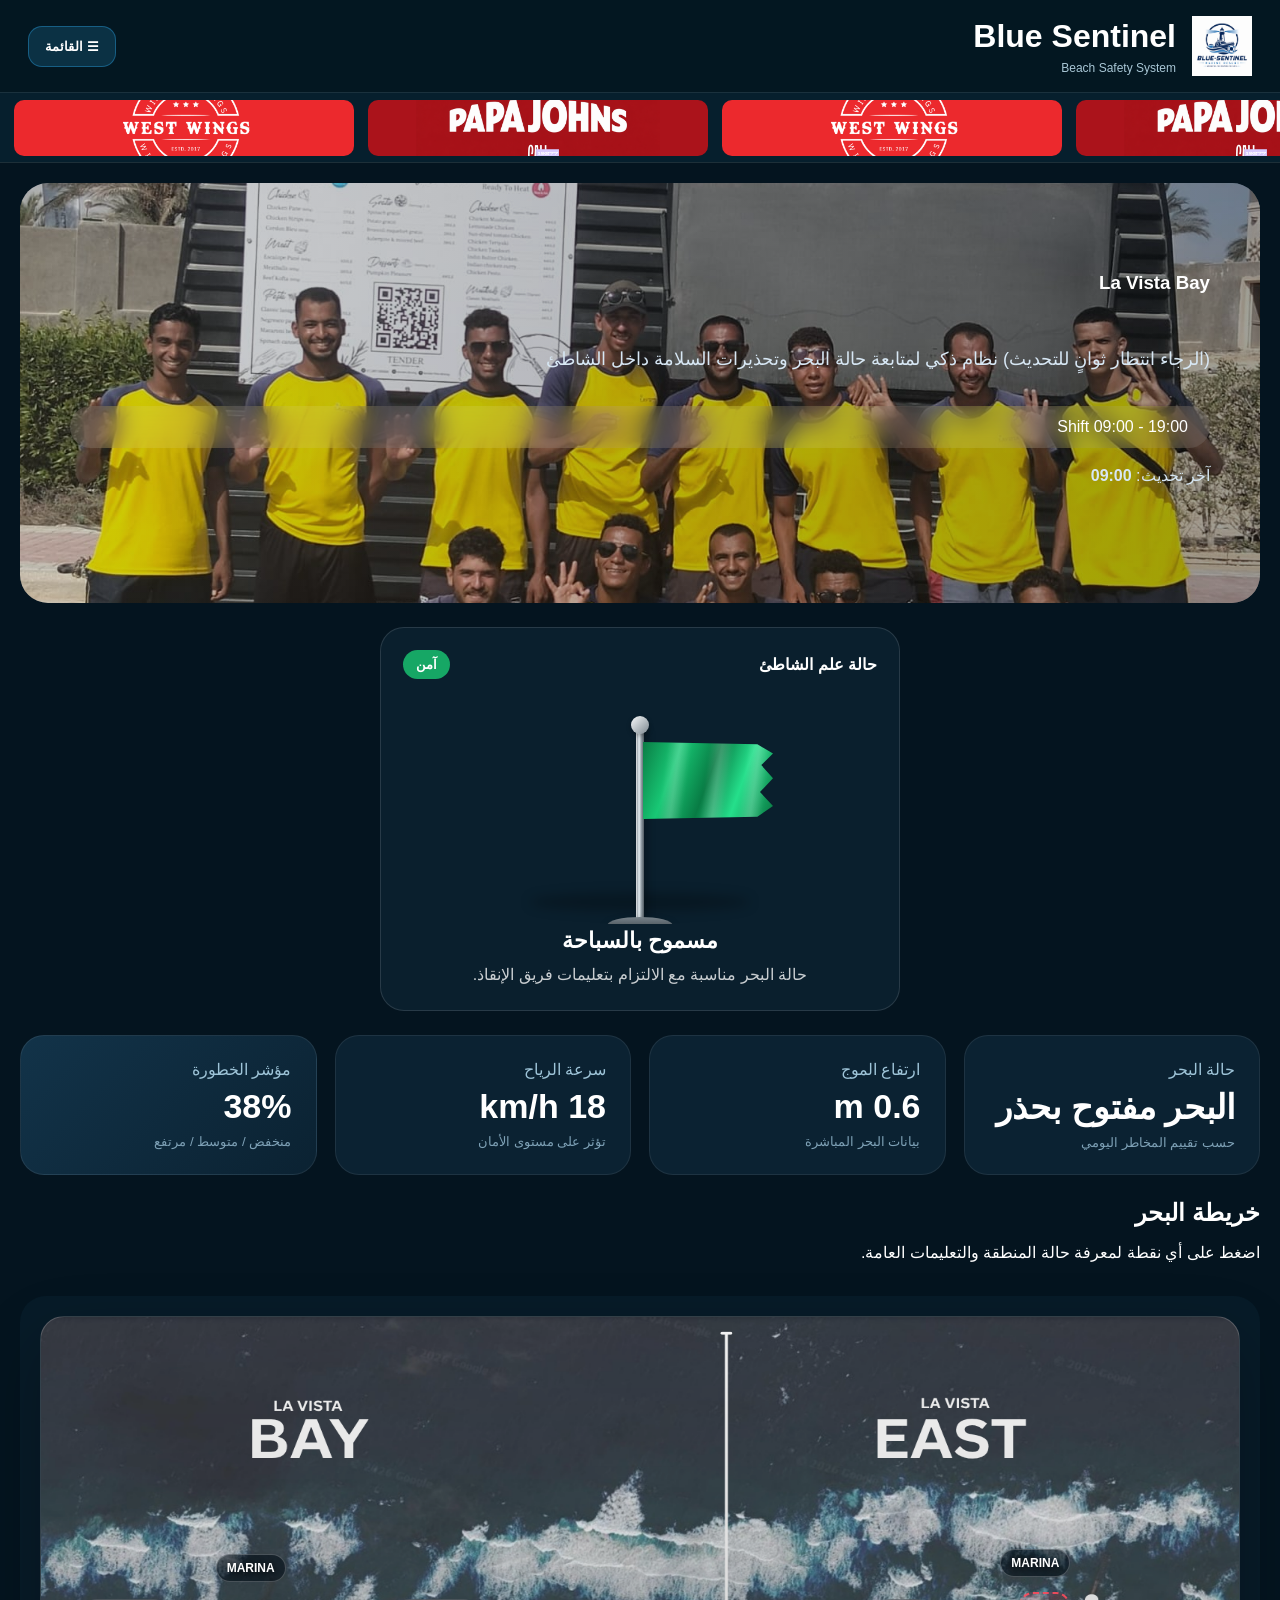
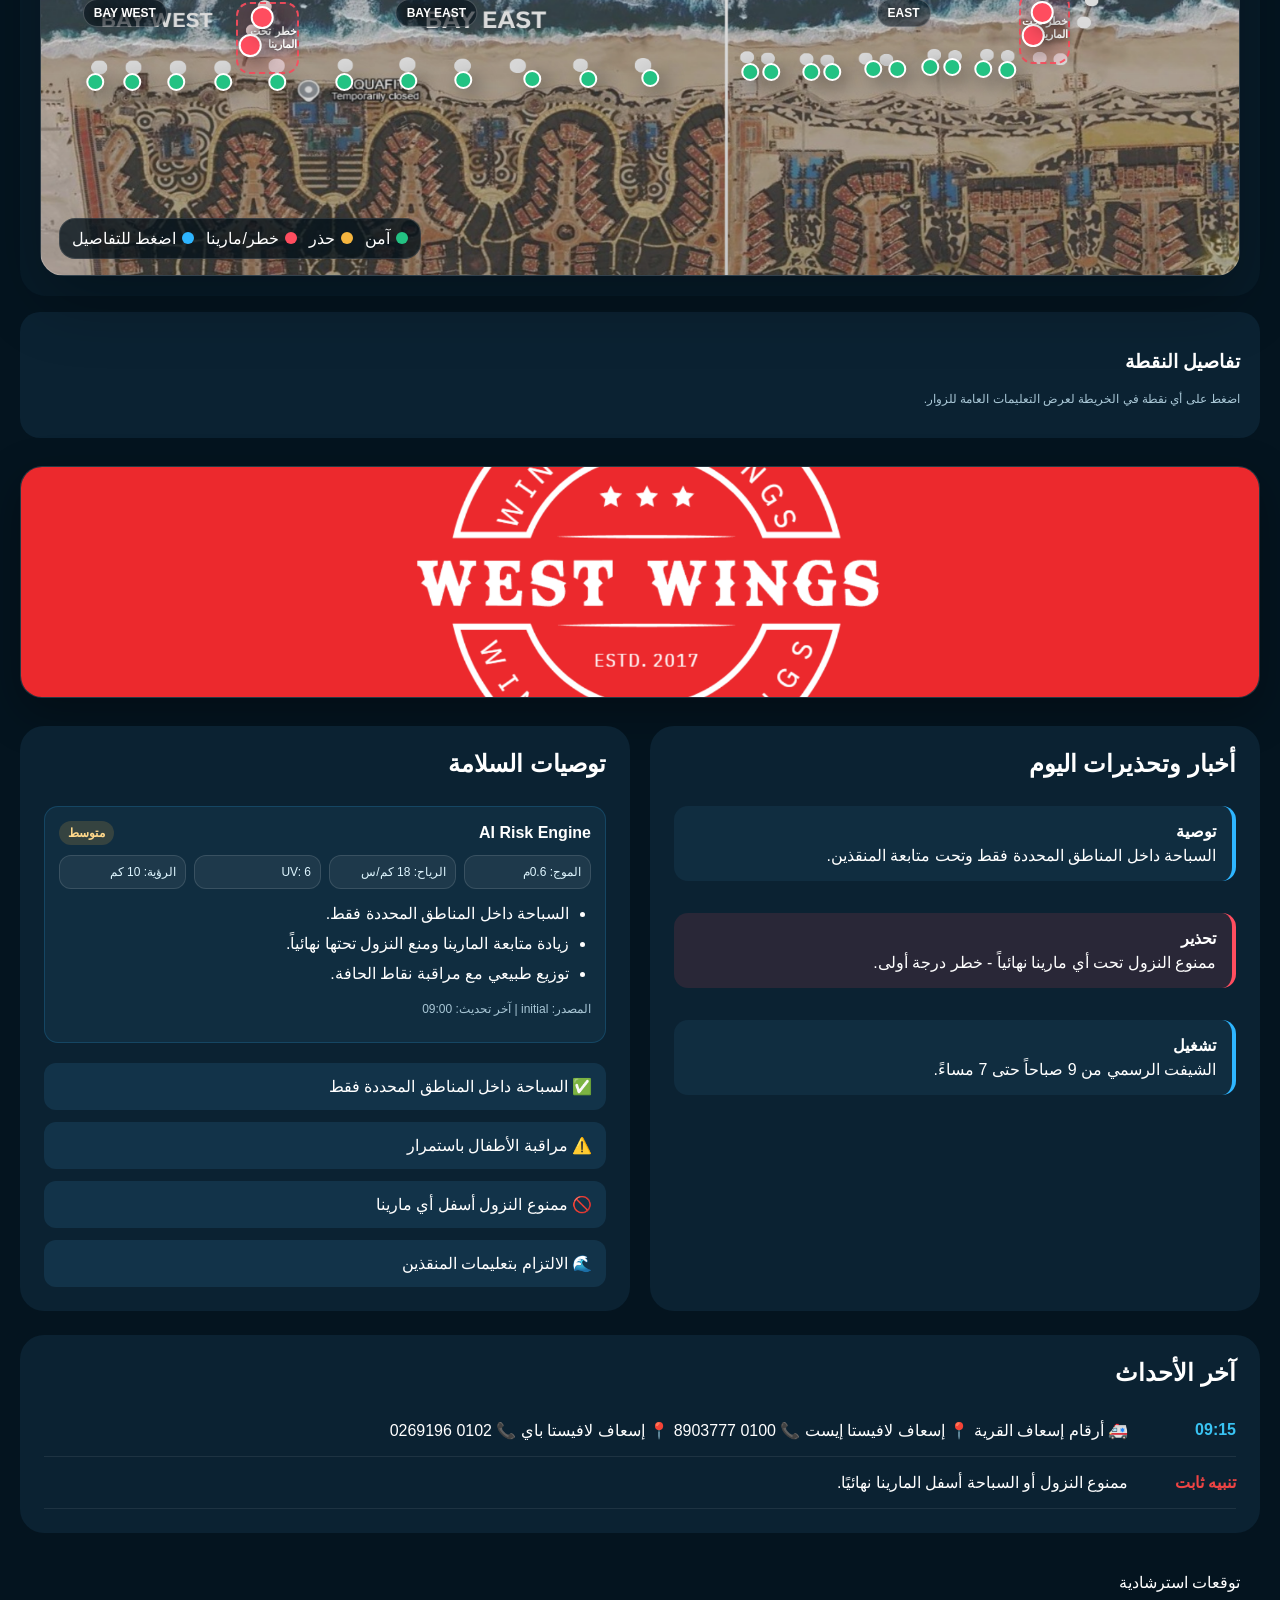
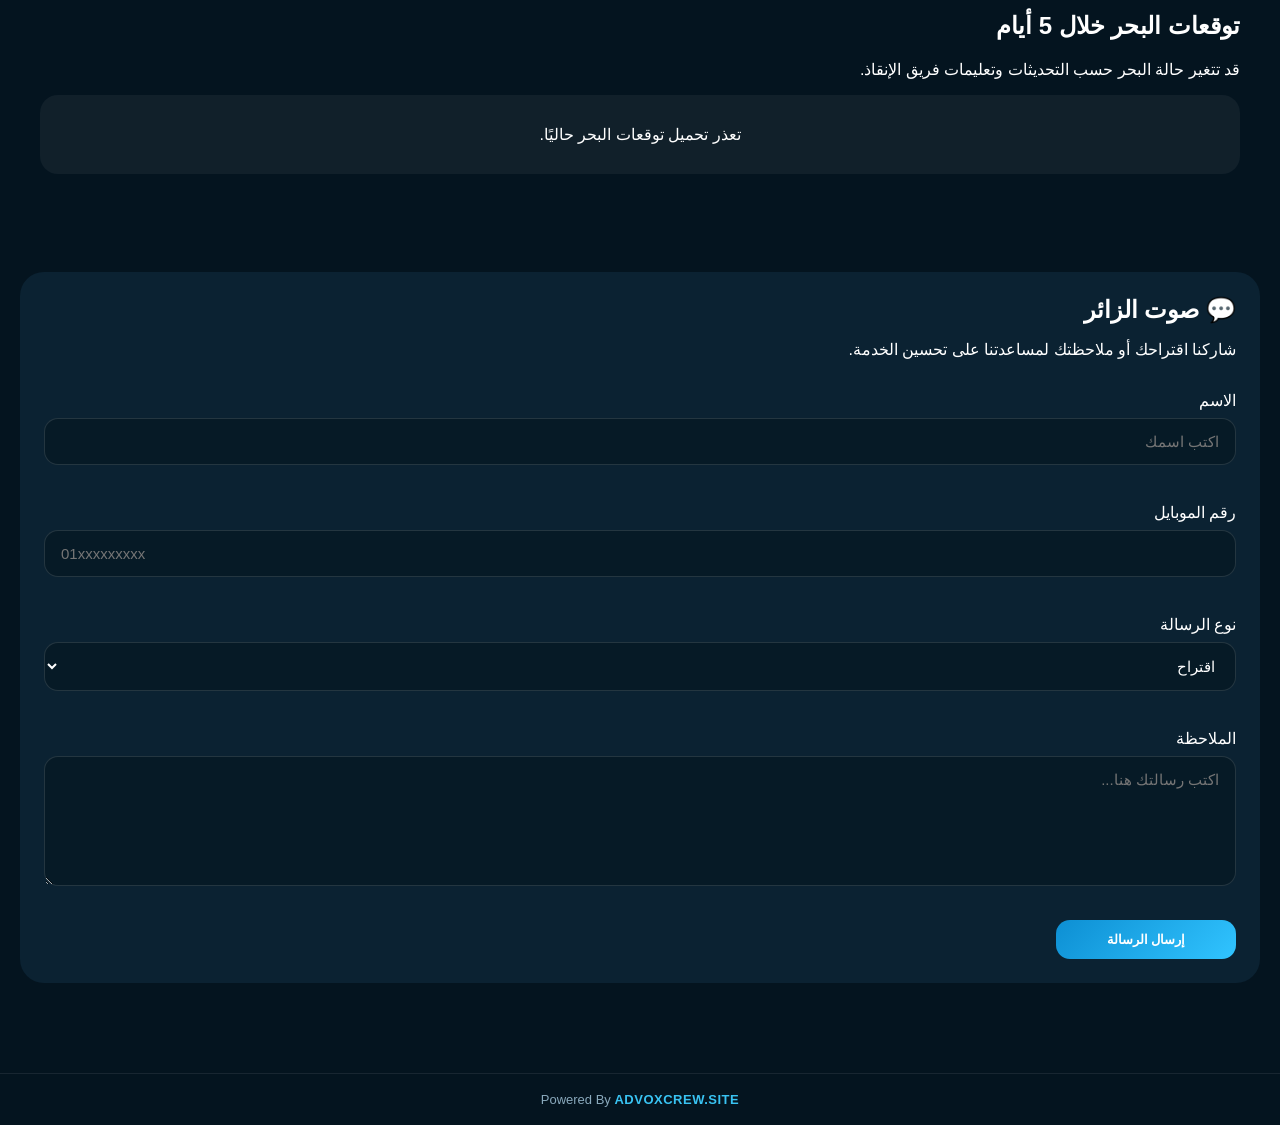
==== commit 4312af36: "Update ad links in index.html" ====
--- a/index.html
+++ b/index.html
@@ -56,7 +56,7 @@
 
       <a
         class="header-ad-item"
-        href="رابط-west-wings"
+        href="https://heyzine.com/flip-book/2824b31e0b.html"
         target="_blank"
         rel="noopener sponsored"
       >
@@ -68,7 +68,7 @@
 
       <a
         class="header-ad-item"
-        href="رابط-papa-johns"
+        href="رابطhttps://www.papajohnsegypt.com"
         target="_blank"
         rel="noopener sponsored"
       >
--- a/styles.css
+++ b/styles.css
@@ -1230,31 +1230,59 @@
 .forecast-flag-red {
   color: #ff4d5e;
 }
-/* ===== Fixed Header Advertising Slider ===== */
-
-header {
+/* ===== Fixed Header + Ads Bar ===== */
+
+.public-topbar {
   position: sticky;
   top: 0;
-  z-index: 2000;
+  z-index: 3000;
+  display: block;
+  width: 100%;
+  padding: 0;
+  background: #031721;
+  border-bottom: 1px solid rgba(255,255,255,0.1);
+}
+
+.topbar-main {
+  min-height: 92px;
+  padding: 14px 28px;
+  display: flex;
+  align-items: center;
+  justify-content: space-between;
+  gap: 20px;
+  direction: rtl;
+}
+
+.topbar-main .brand {
+  display: flex;
+  align-items: center;
+  gap: 16px;
+}
+
+.topbar-main .brand h1 {
+  margin: 0;
+}
+
+.topbar-main .brand p {
+  margin: 6px 0 0;
 }
 
 .header-ads-bar {
   width: 100%;
-  height: 64px;
+  height: 70px;
   overflow: hidden;
-  background: #071d2a;
-  border-top: 1px solid rgba(255, 255, 255, 0.08);
-  border-bottom: 1px solid rgba(255, 255, 255, 0.12);
+  background: #061f2d;
+  border-top: 1px solid rgba(255,255,255,0.08);
   direction: ltr;
 }
 
 .header-ads-track {
   display: flex;
   align-items: center;
-  gap: 12px;
+  gap: 14px;
   width: max-content;
   height: 100%;
-  padding: 6px 12px;
+  padding: 7px 14px;
   animation: headerAdsScroll 20s linear infinite;
   will-change: transform;
 }
@@ -1265,23 +1293,20 @@
 
 .header-ad-item {
   display: block;
-  width: 300px;
-  height: 52px;
-  flex: 0 0 300px;
+  width: 340px;
+  height: 56px;
+  flex: 0 0 340px;
   overflow: hidden;
-  border-radius: 8px;
+  border-radius: 10px;
+  background: rgba(255,255,255,0.05);
 }
 
 .header-ad-item img {
-  display: block;
   width: 100%;
   height: 100%;
+  display: block;
   object-fit: cover;
   object-position: center;
-}
-
-.header-ad-item:hover img {
-  opacity: 0.9;
 }
 
 @keyframes headerAdsScroll {
@@ -1295,20 +1320,38 @@
 }
 
 @media (max-width: 700px) {
+  .topbar-main {
+    min-height: 76px;
+    padding: 10px 14px;
+  }
+
+  .topbar-main .brand h1 {
+    font-size: 22px;
+  }
+
+  .topbar-main .brand p {
+    font-size: 12px;
+  }
+
+  .topbar-main .logo img {
+    width: 52px;
+    height: 52px;
+  }
+
   .header-ads-bar {
-    height: 52px;
+    height: 58px;
   }
 
   .header-ads-track {
     gap: 8px;
-    padding: 5px 8px;
+    padding: 6px 8px;
     animation-duration: 16s;
   }
 
   .header-ad-item {
-    width: 220px;
-    height: 42px;
-    flex-basis: 220px;
-    border-radius: 6px;
-  }
-}
+    width: 250px;
+    height: 46px;
+    flex-basis: 250px;
+    border-radius: 7px;
+  }
+}
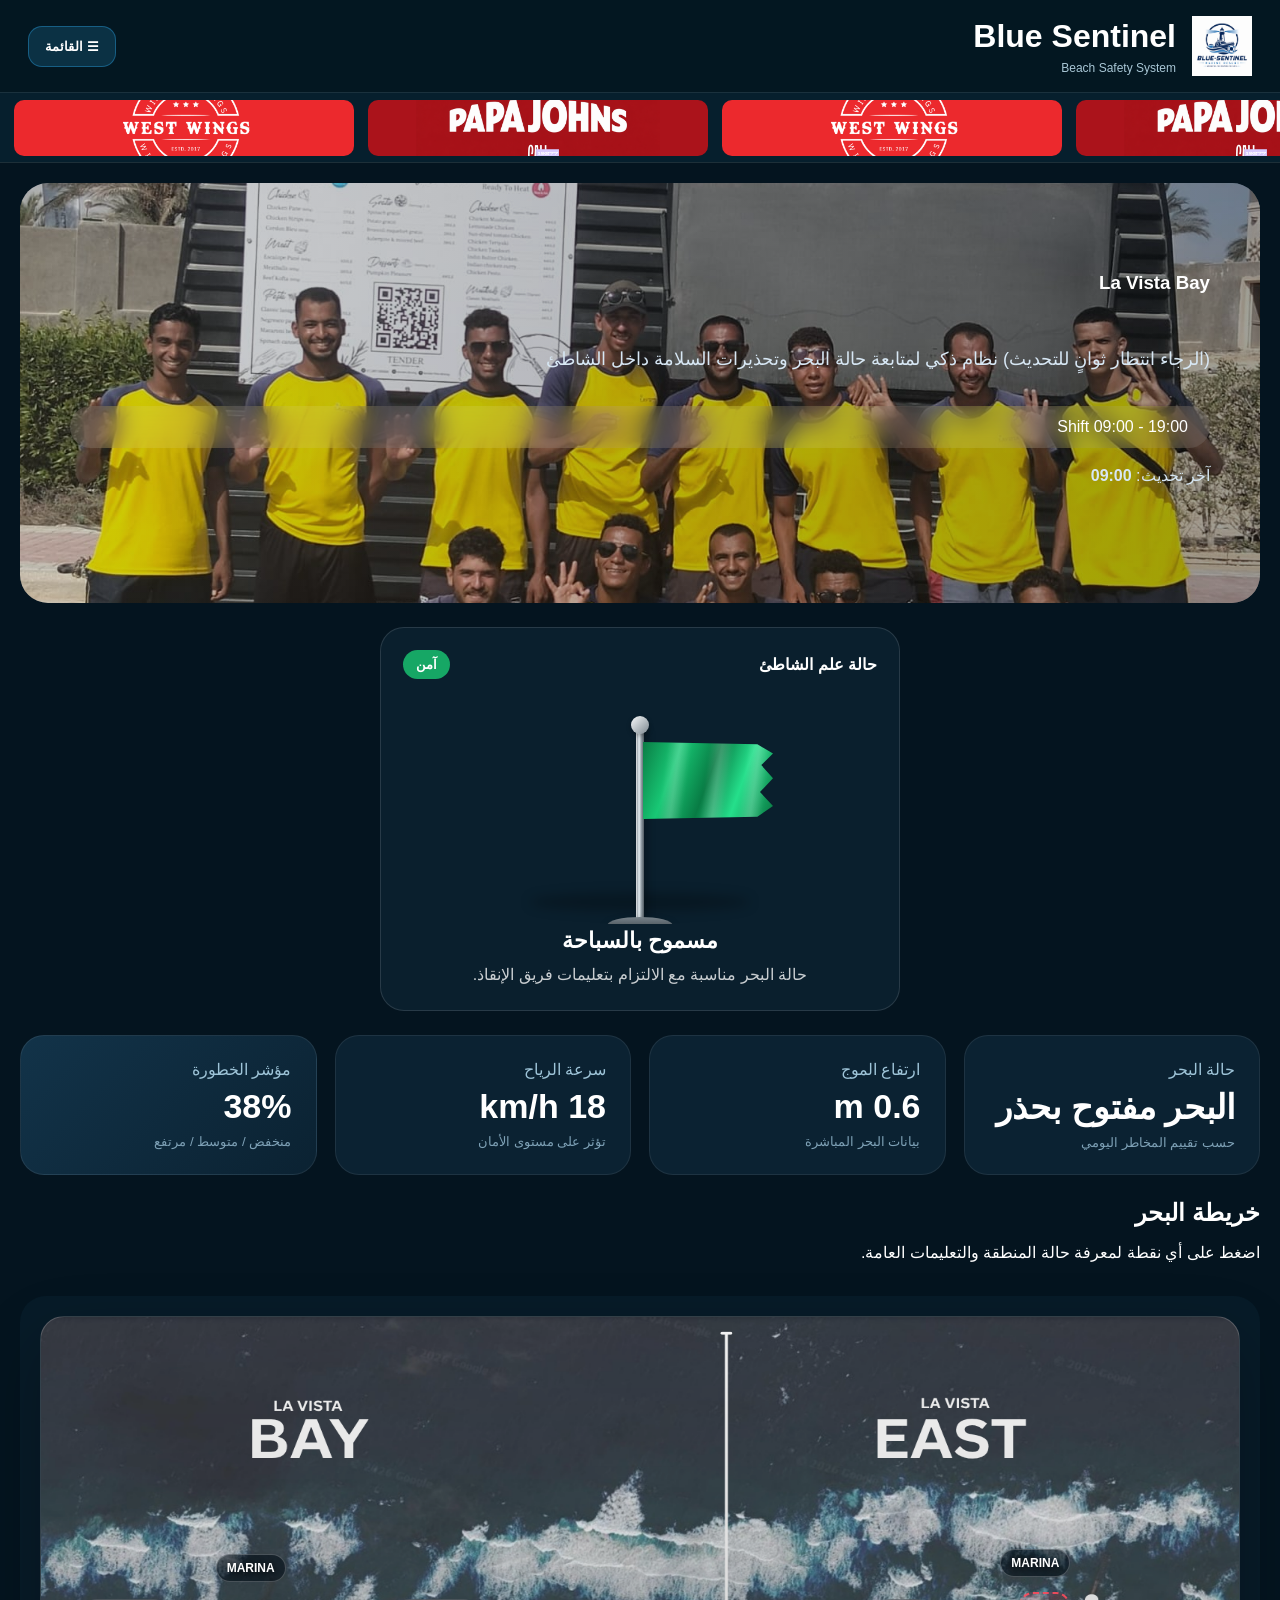
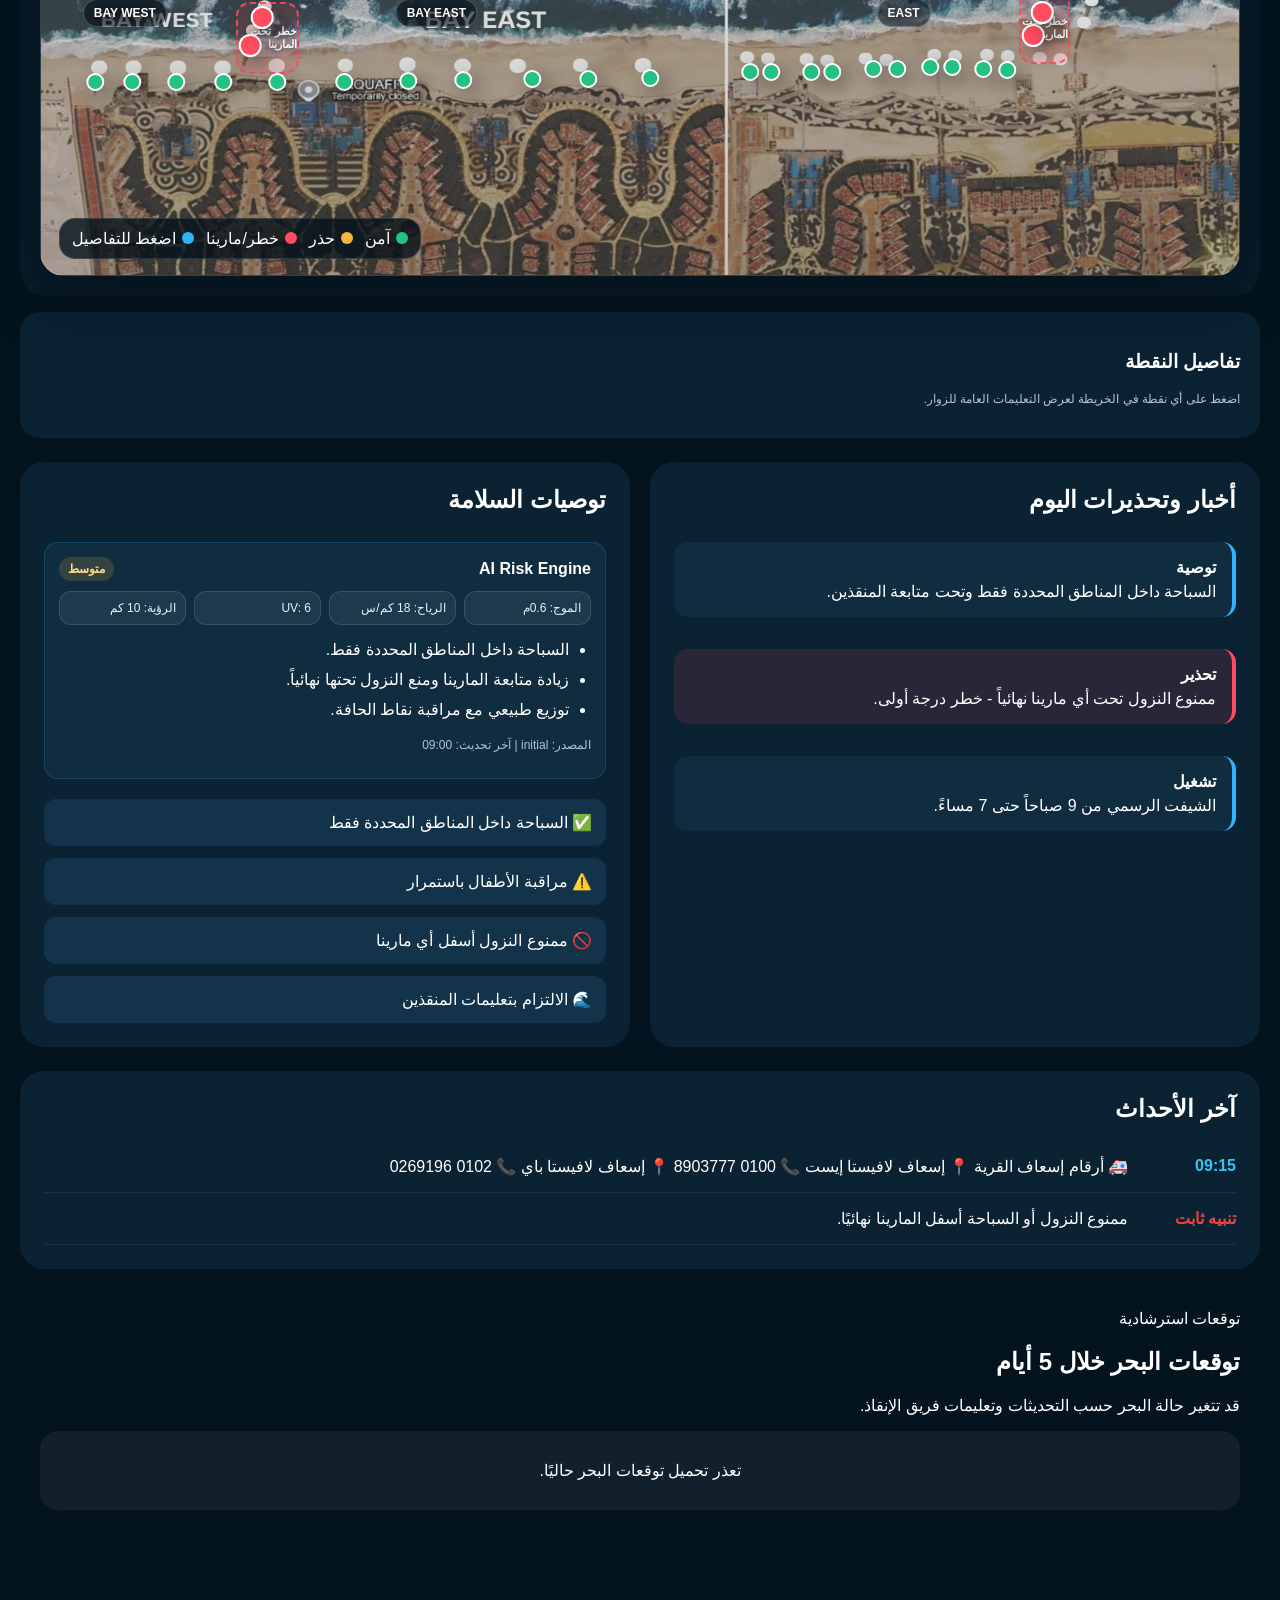
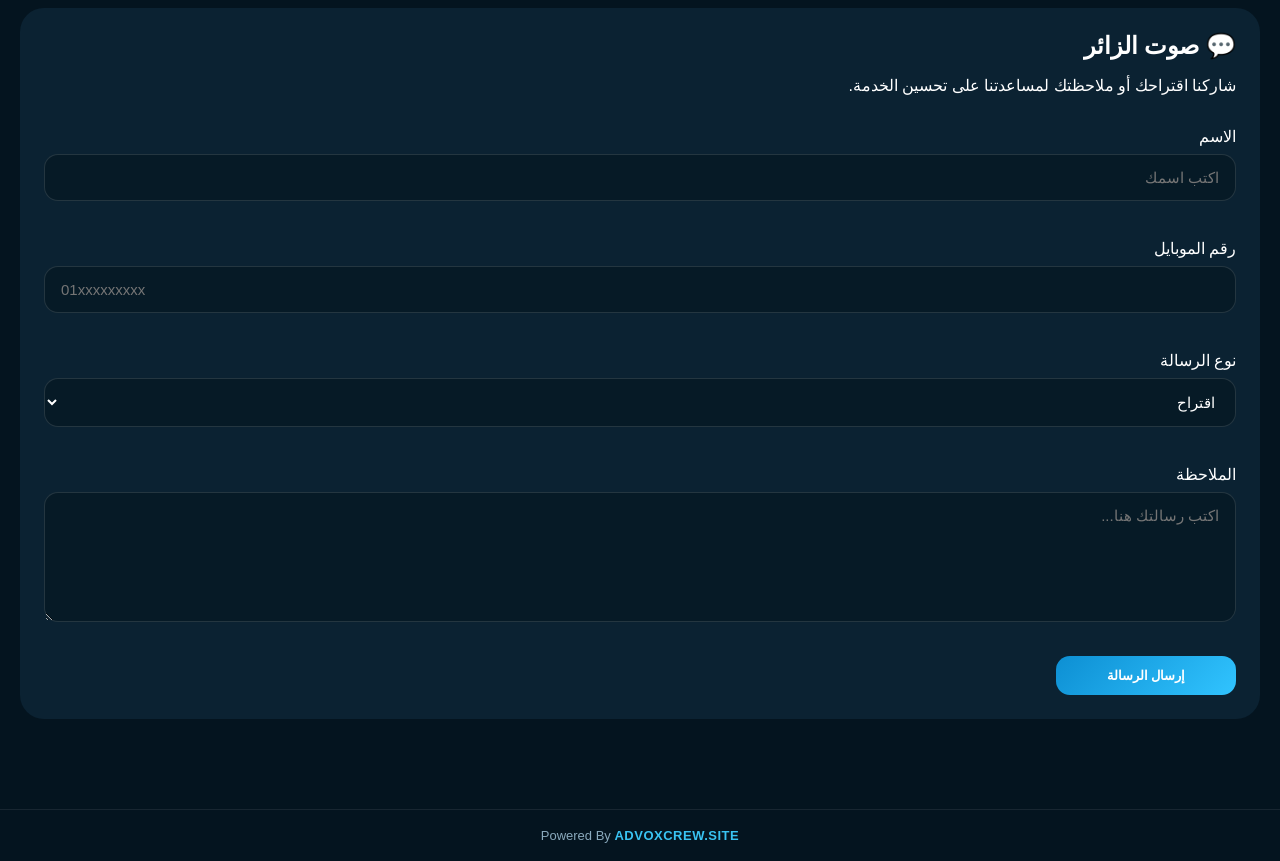
==== commit c7984024: "Remove sponsor section from index.html Removed the sponsor section from the index.html file." ====
--- a/index.html
+++ b/index.html
@@ -282,25 +282,6 @@
     <h3>تفاصيل النقطة</h3>
     <p class="small">اضغط على أي نقطة في الخريطة لعرض التعليمات العامة للزوار.</p>
   </div>
-</section>
-<section class="sponsor-section">
-
-    <div class="sponsor-slider" id="sponsorSlider">
-
-        <div class="sponsor-track">
-
-    <a href="https://heyzine.com/flip-book/2824b31e0b.html" target="_blank">
-    <img src="assets/sponsor.png" alt="Sponsor">
-</a>
-<a href="https://www.papajohnsegypt.com" target="_blank">
-    <img src="assets/sponsor1.png" alt="Sponsor">
-</a>
-    <img src="assets/sponsor2.png" alt="Sponsor">
-
-        </div>
-
-    </div>
-
 </section>
   <section class="public-grid-two">
     <div class="public-panel">
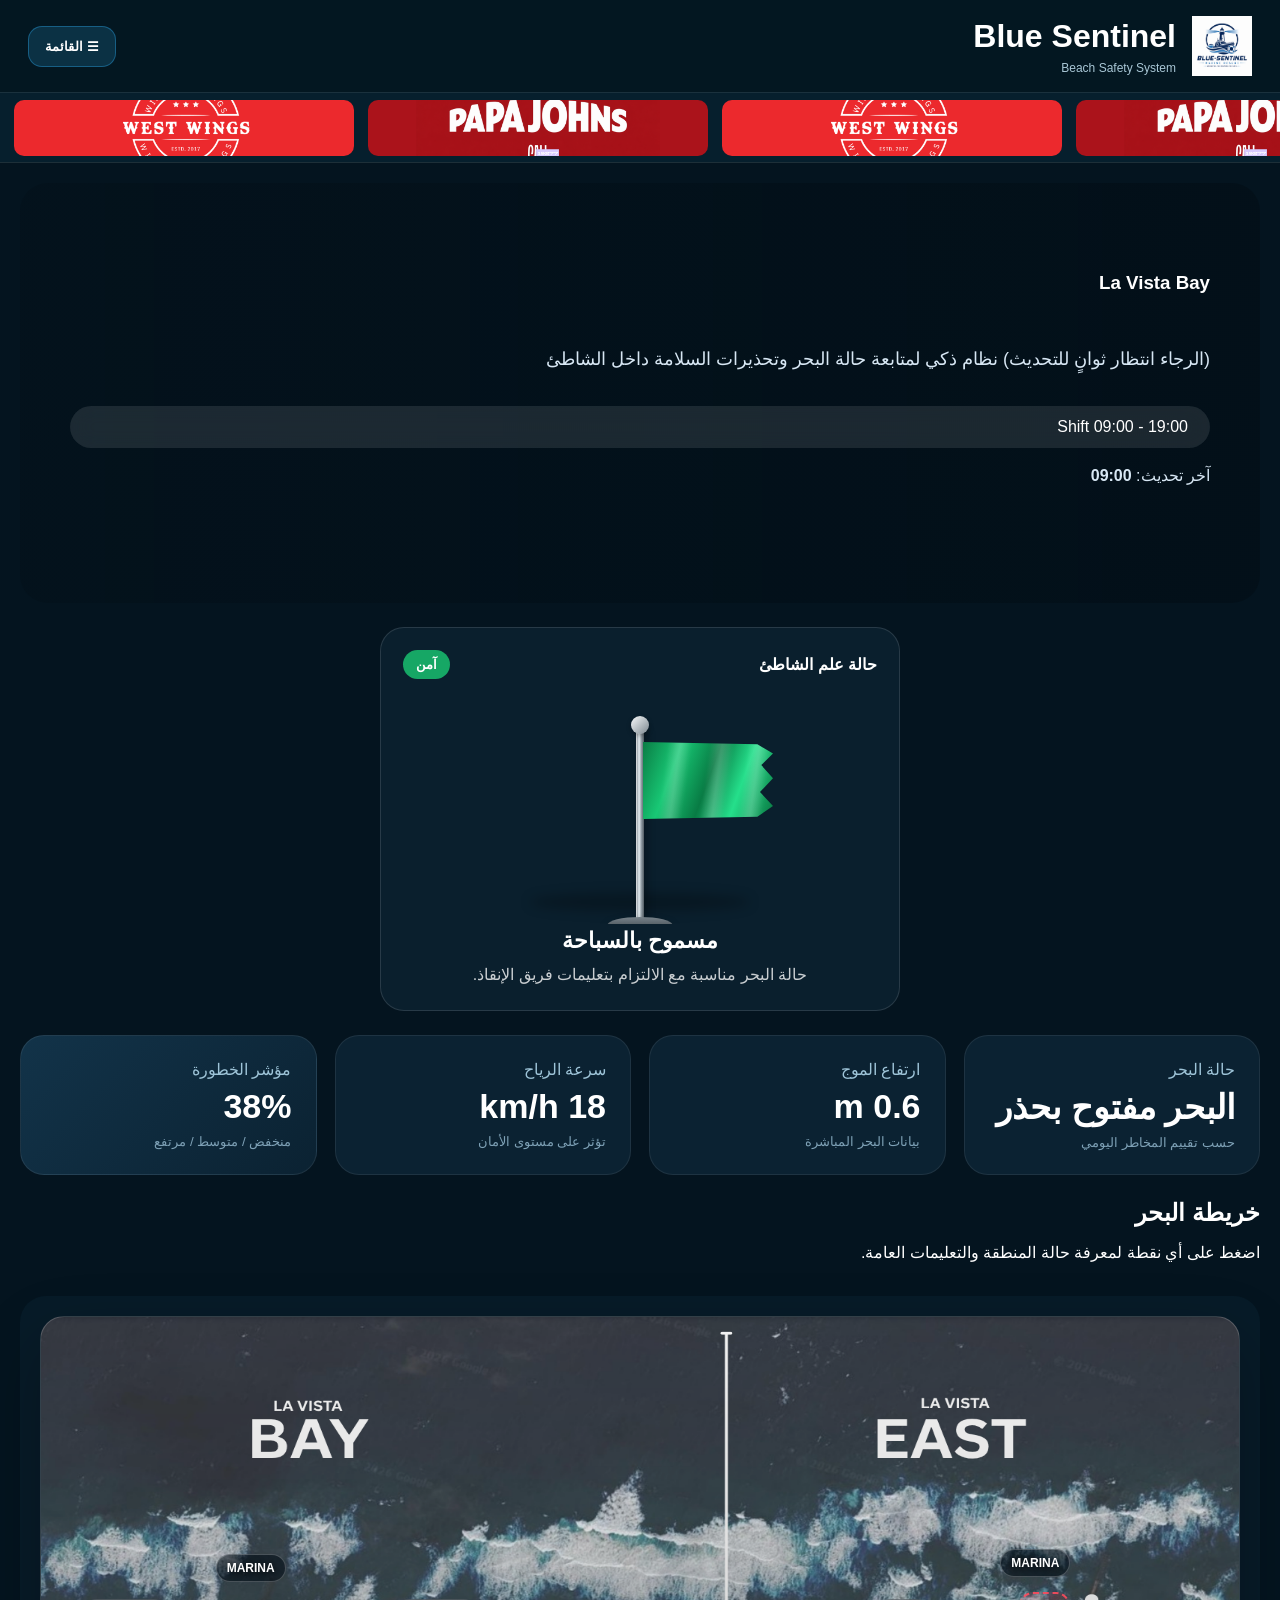
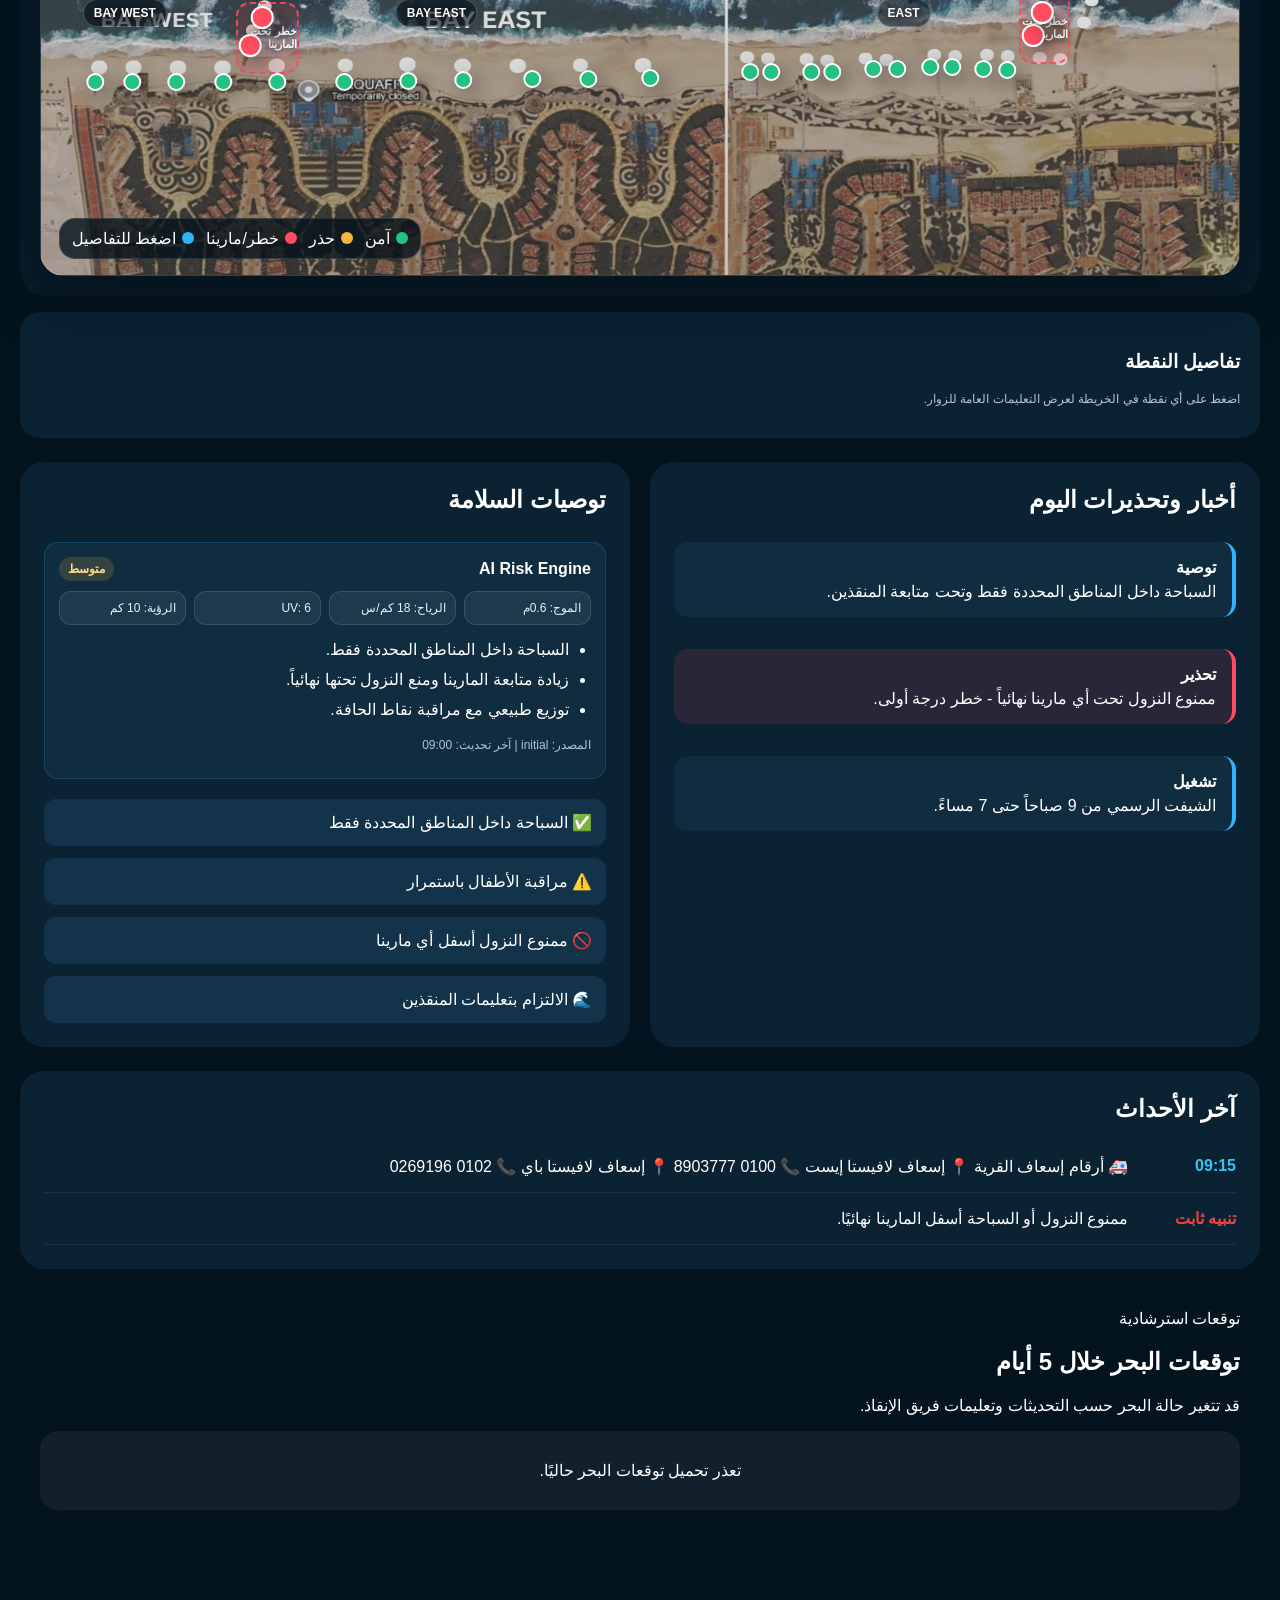
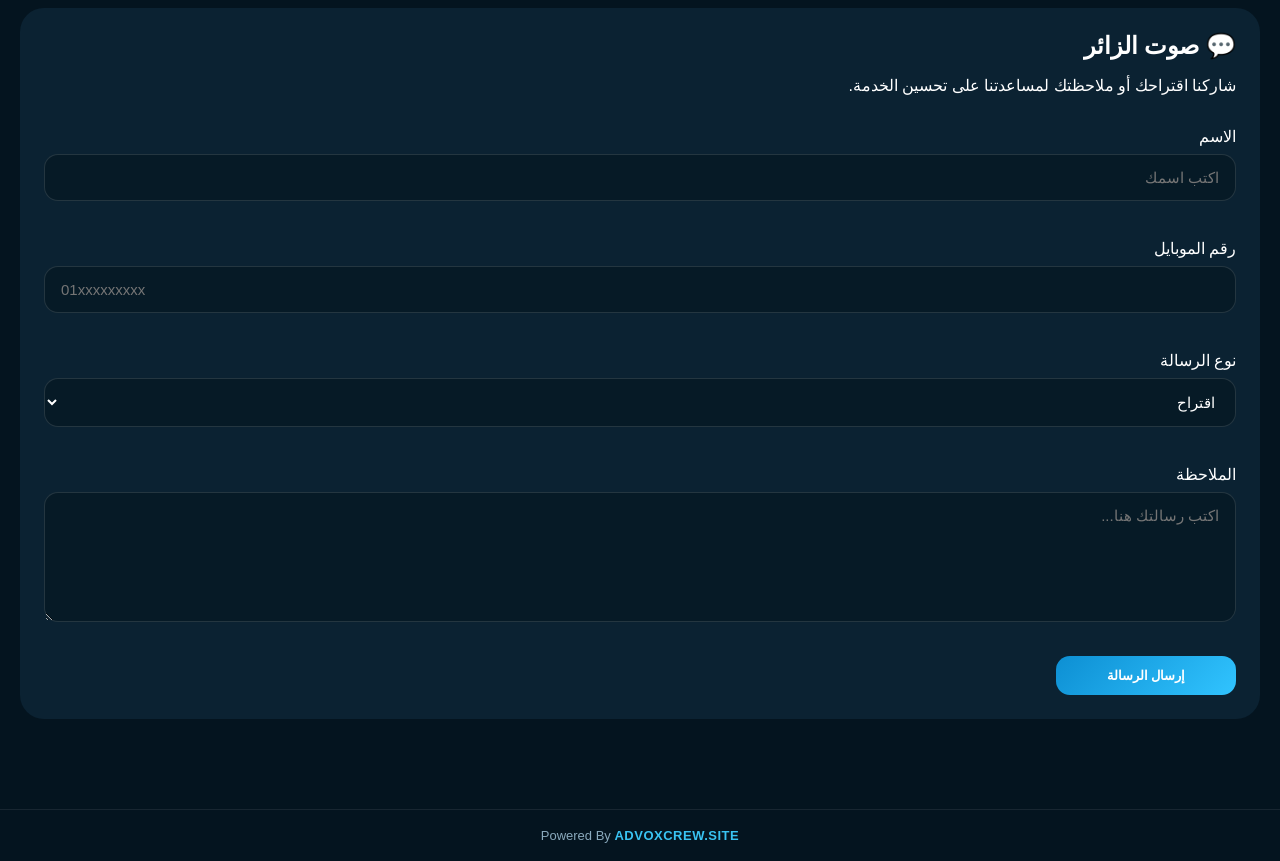
==== commit 45b59212: "Fix link in index.html to correct URL format" ====
--- a/index.html
+++ b/index.html
@@ -68,7 +68,7 @@
 
       <a
         class="header-ad-item"
-        href="رابطhttps://www.papajohnsegypt.com"
+        href="https://www.papajohnsegypt.com"
         target="_blank"
         rel="noopener sponsored"
       >
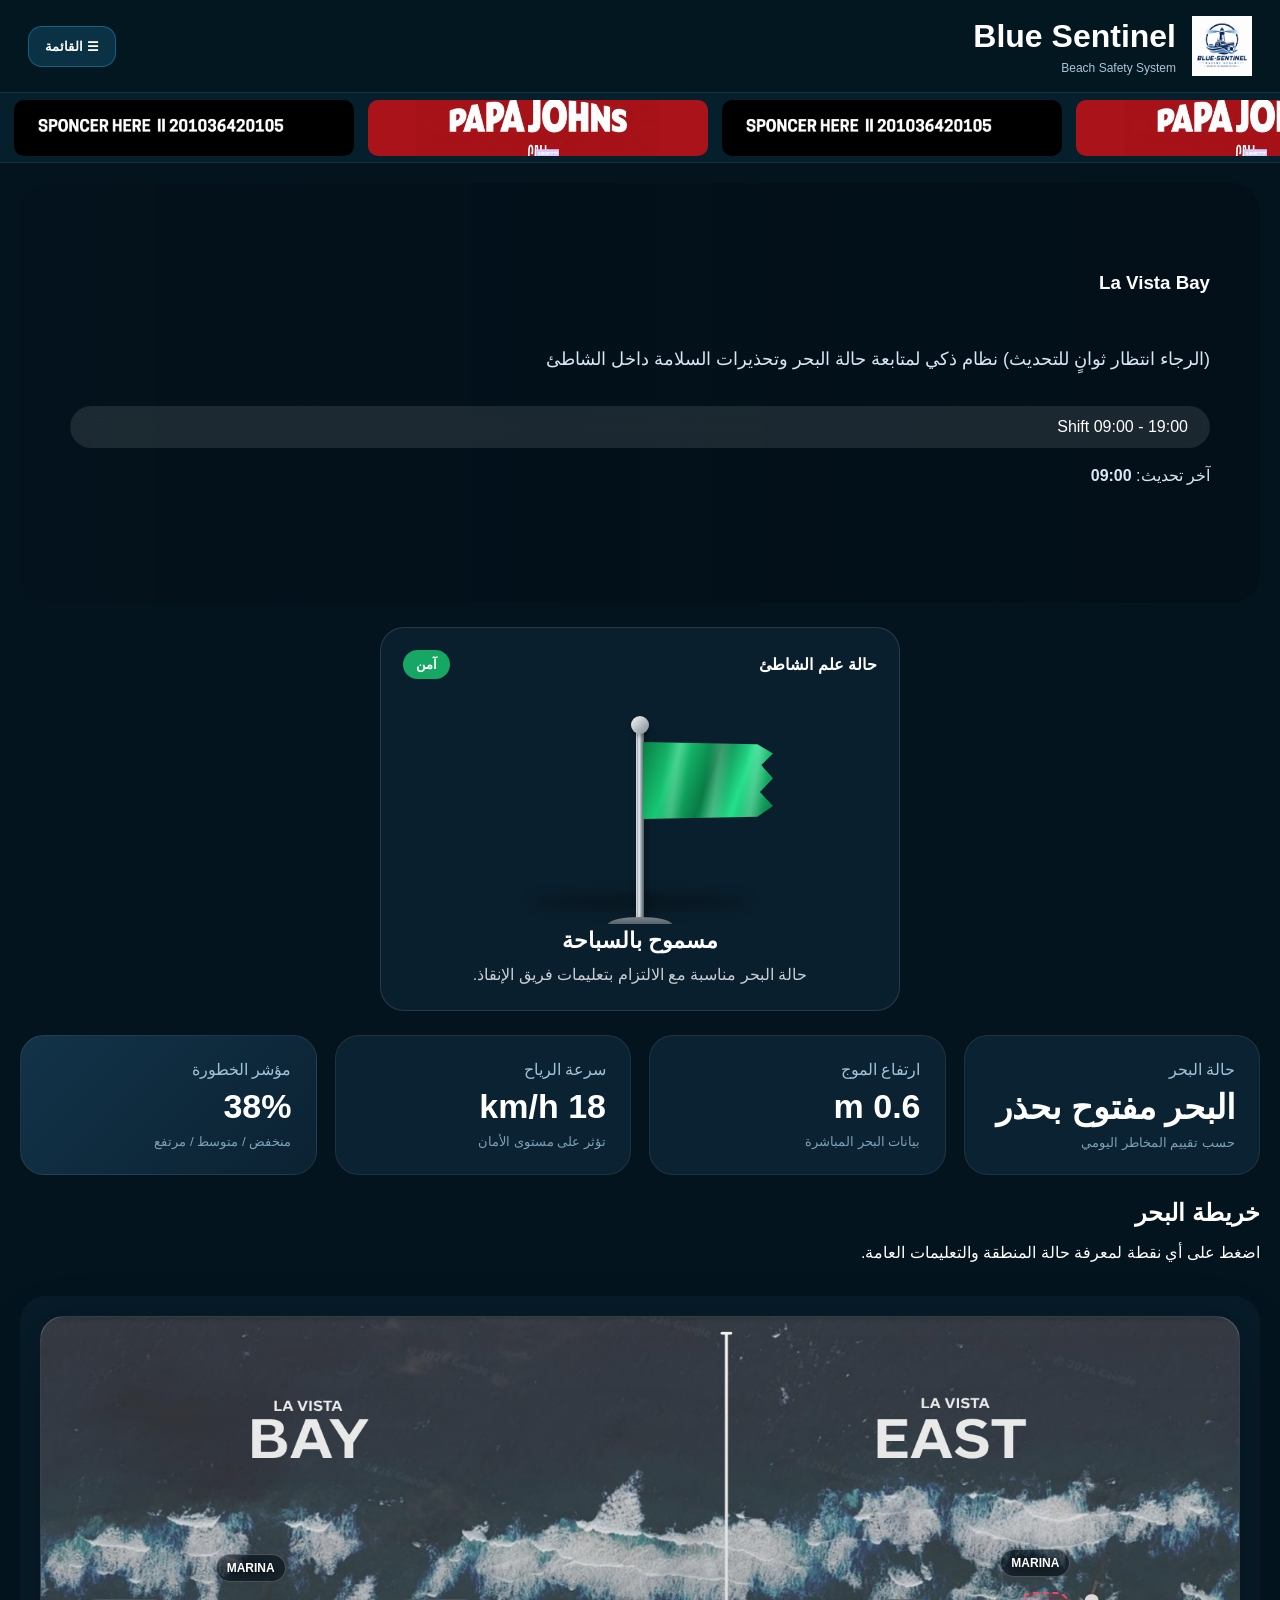
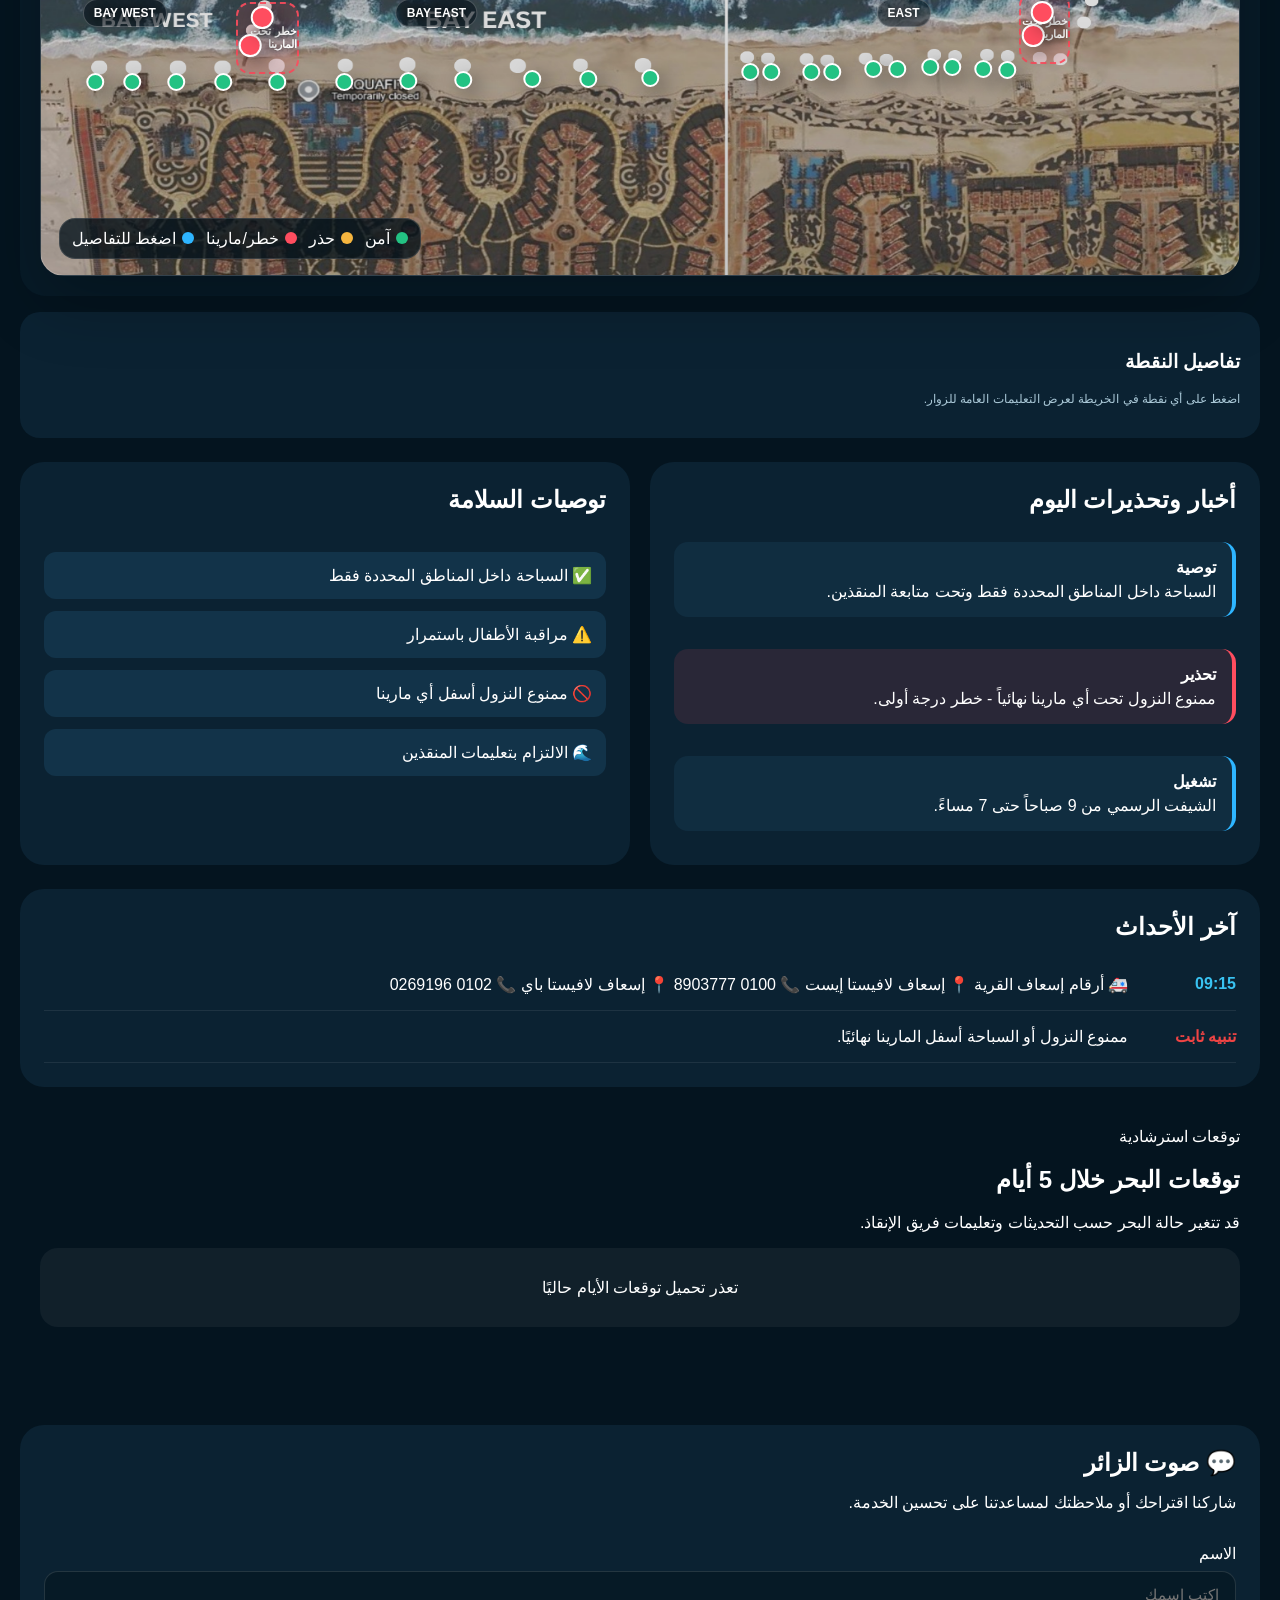
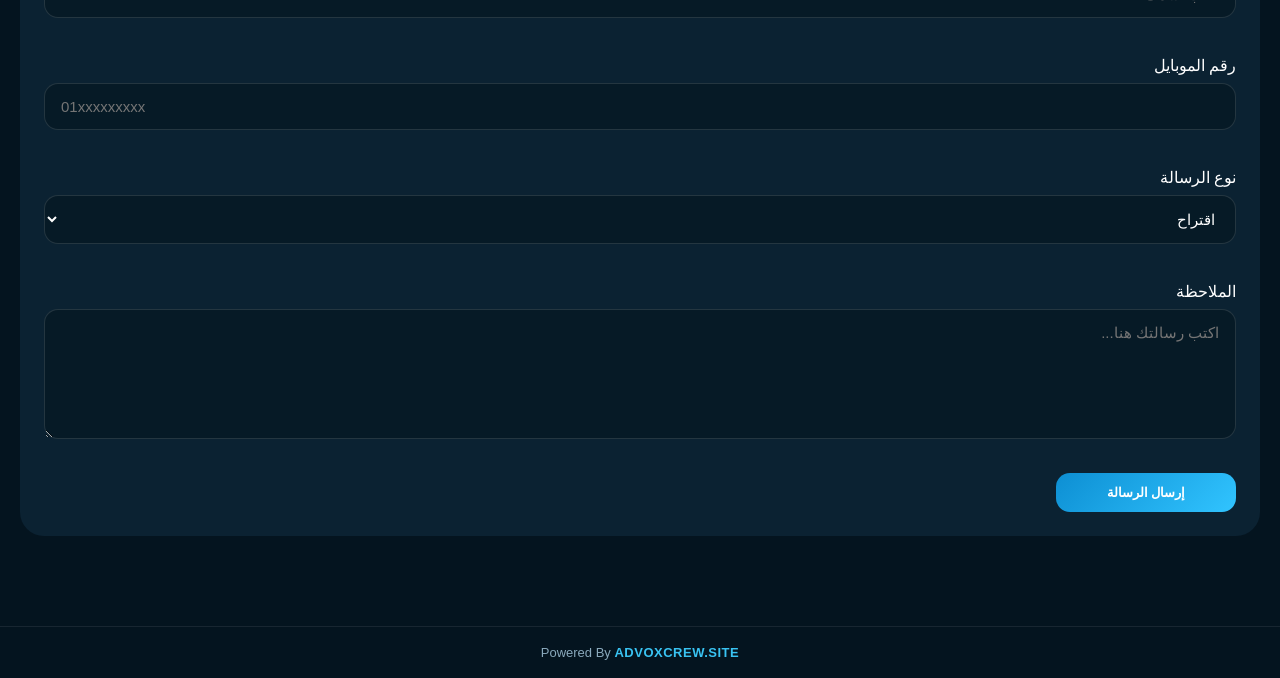
==== commit 9b2a277f: "Remove ad link from header section" ====
--- a/index.html
+++ b/index.html
@@ -56,7 +56,6 @@
 
       <a
         class="header-ad-item"
-        href="https://heyzine.com/flip-book/2824b31e0b.html"
         target="_blank"
         rel="noopener sponsored"
       >
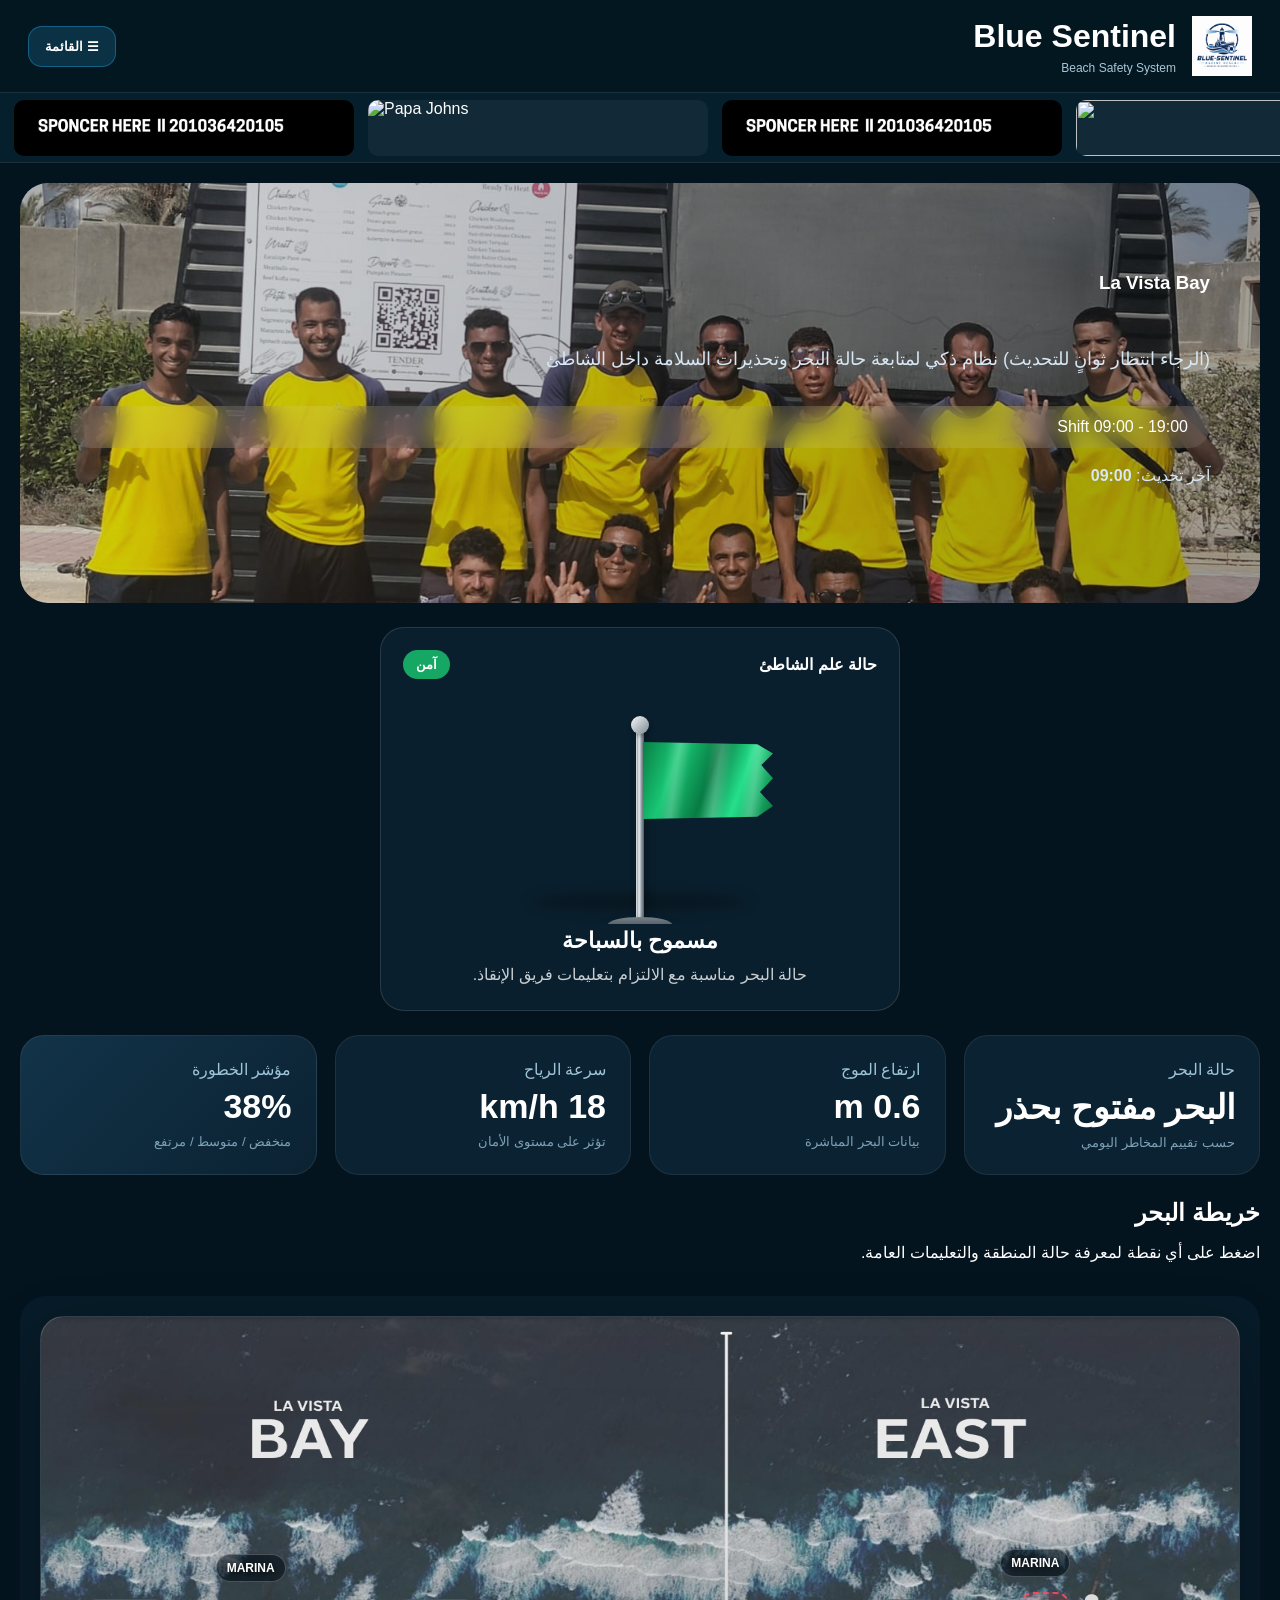
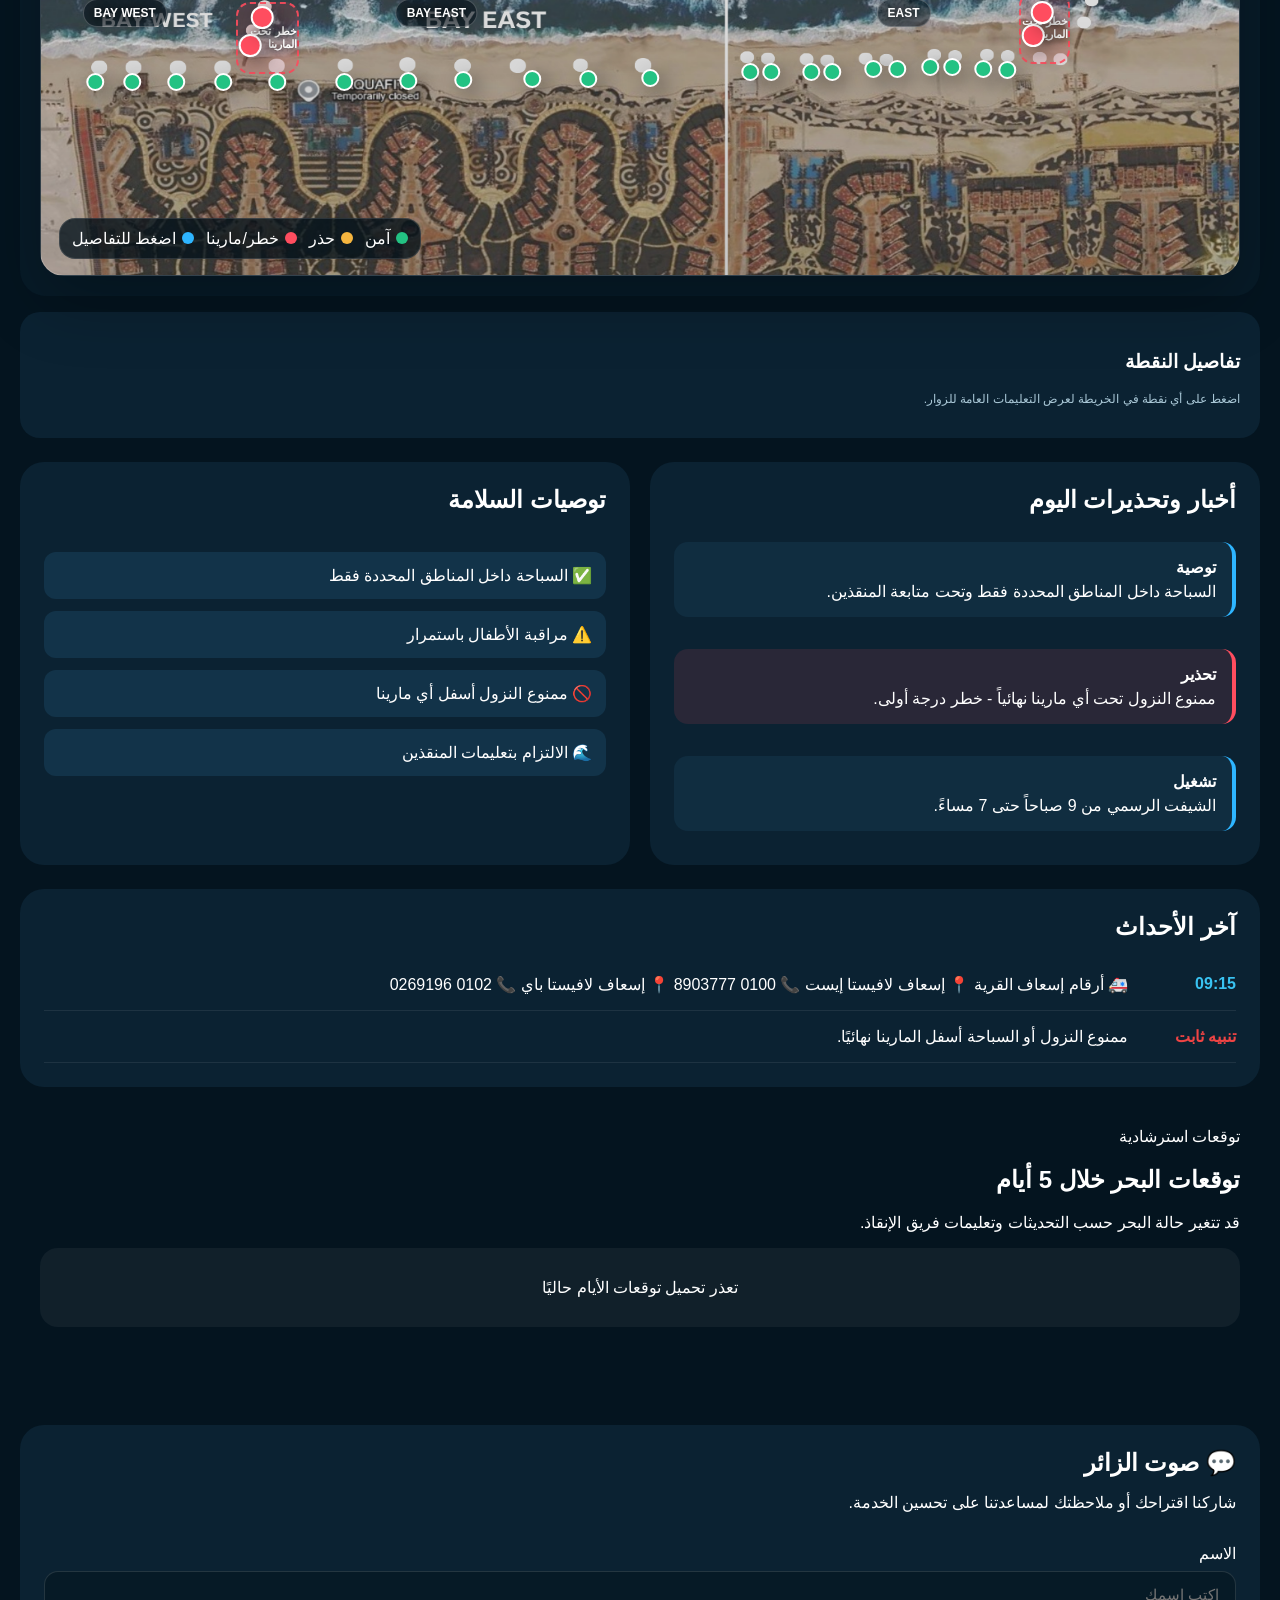
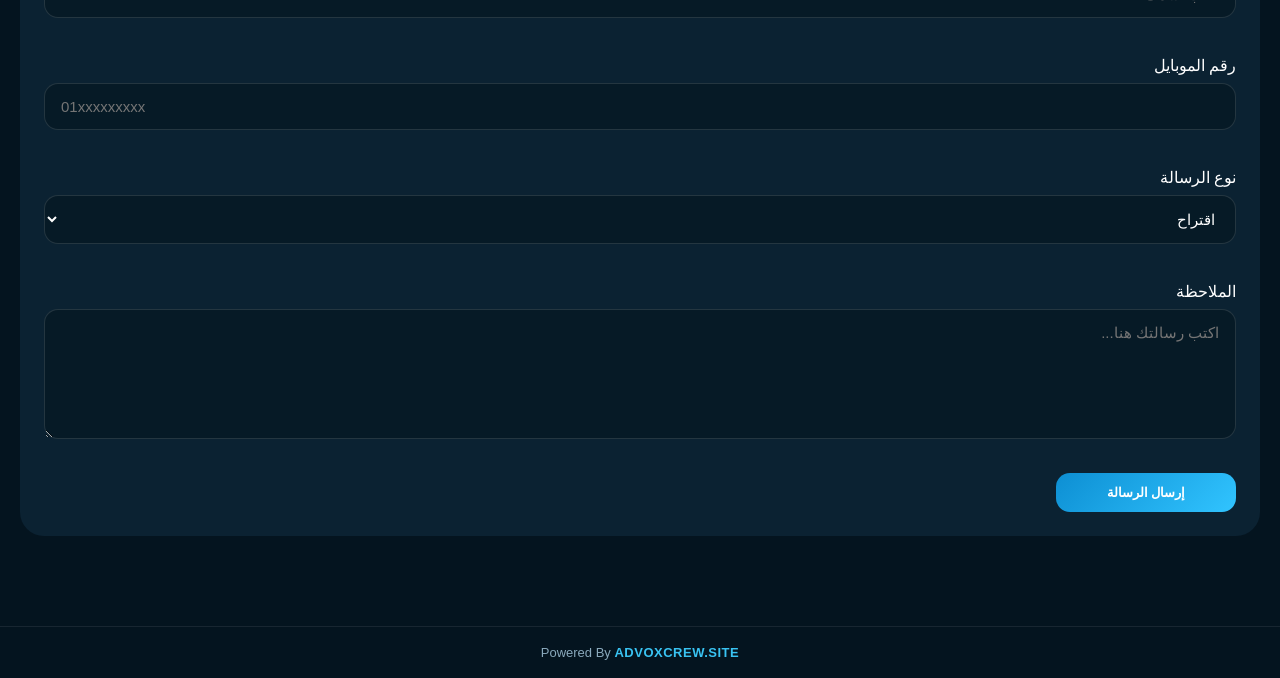
==== commit 2130f7af: "Update index.html" ====
--- a/index.html
+++ b/index.html
@@ -67,7 +67,7 @@
 
       <a
         class="header-ad-item"
-        href="https://www.papajohnsegypt.com"
+    
         target="_blank"
         rel="noopener sponsored"
       >
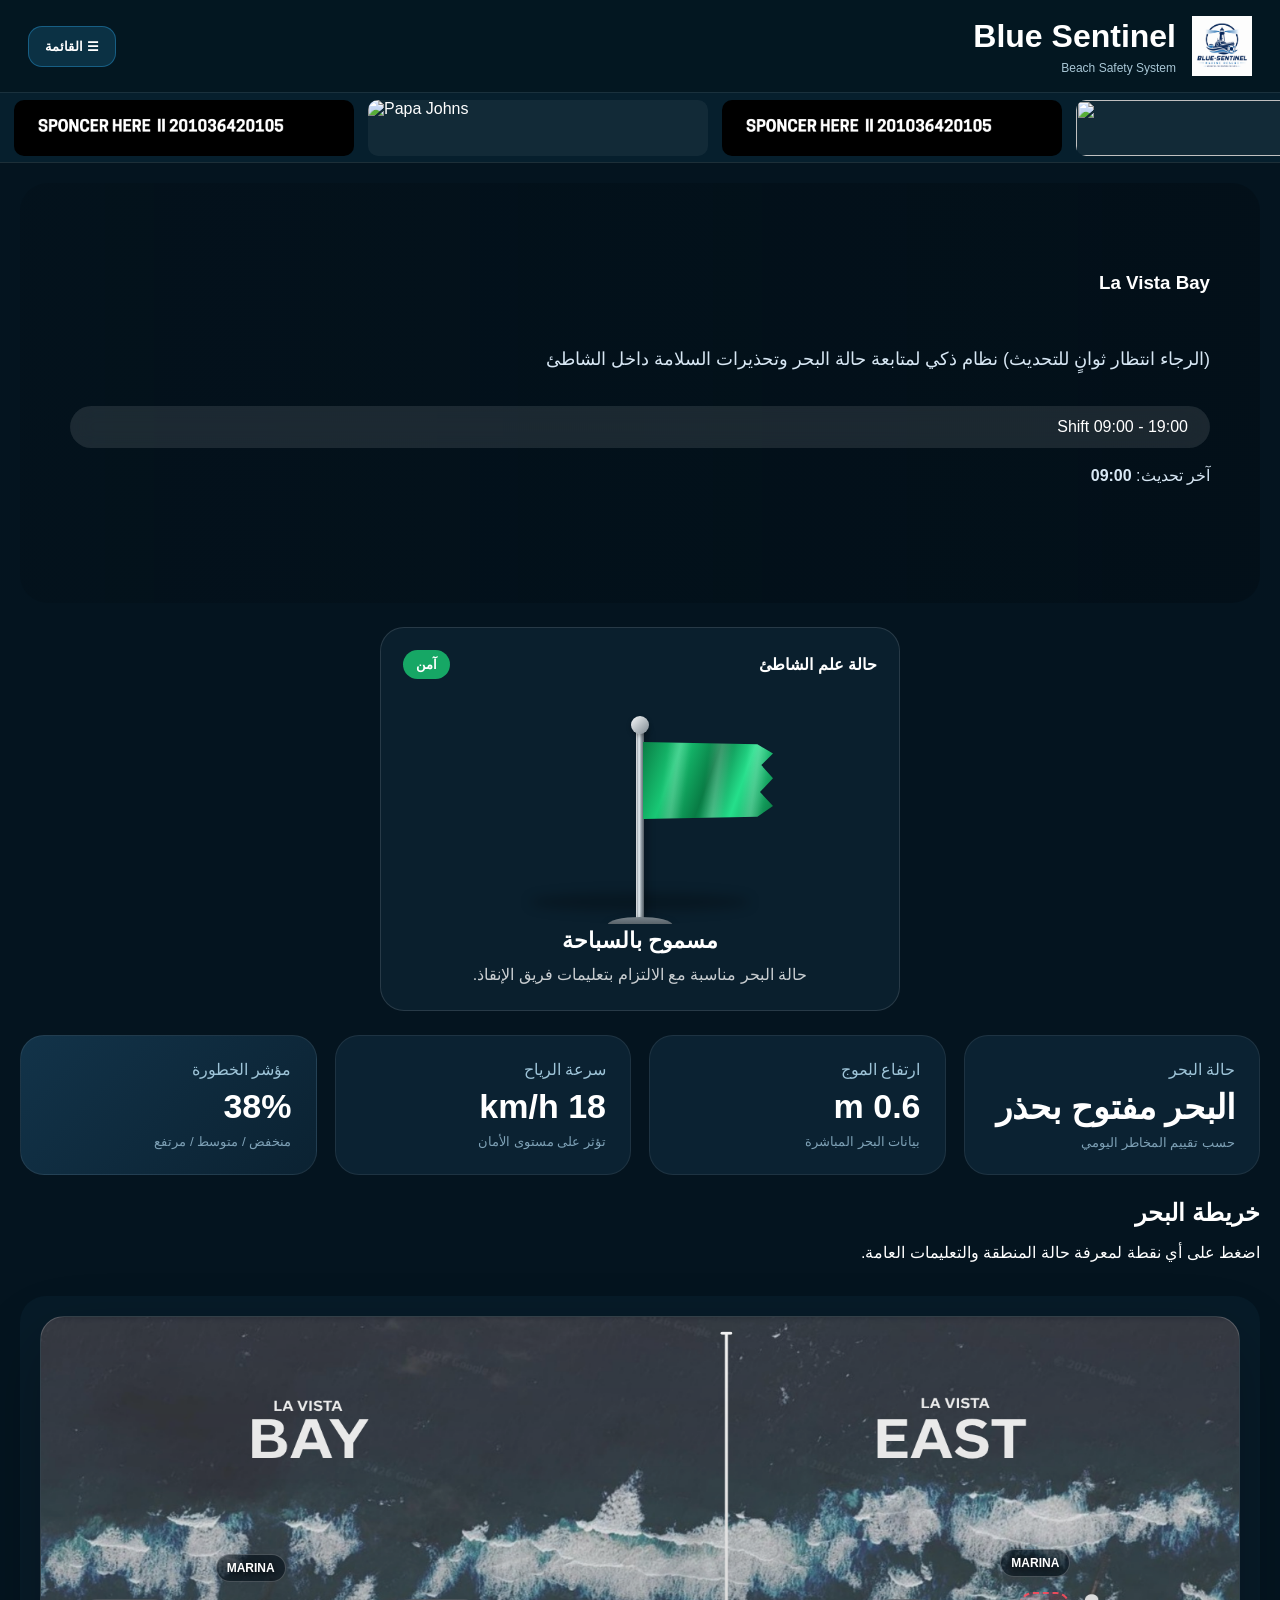
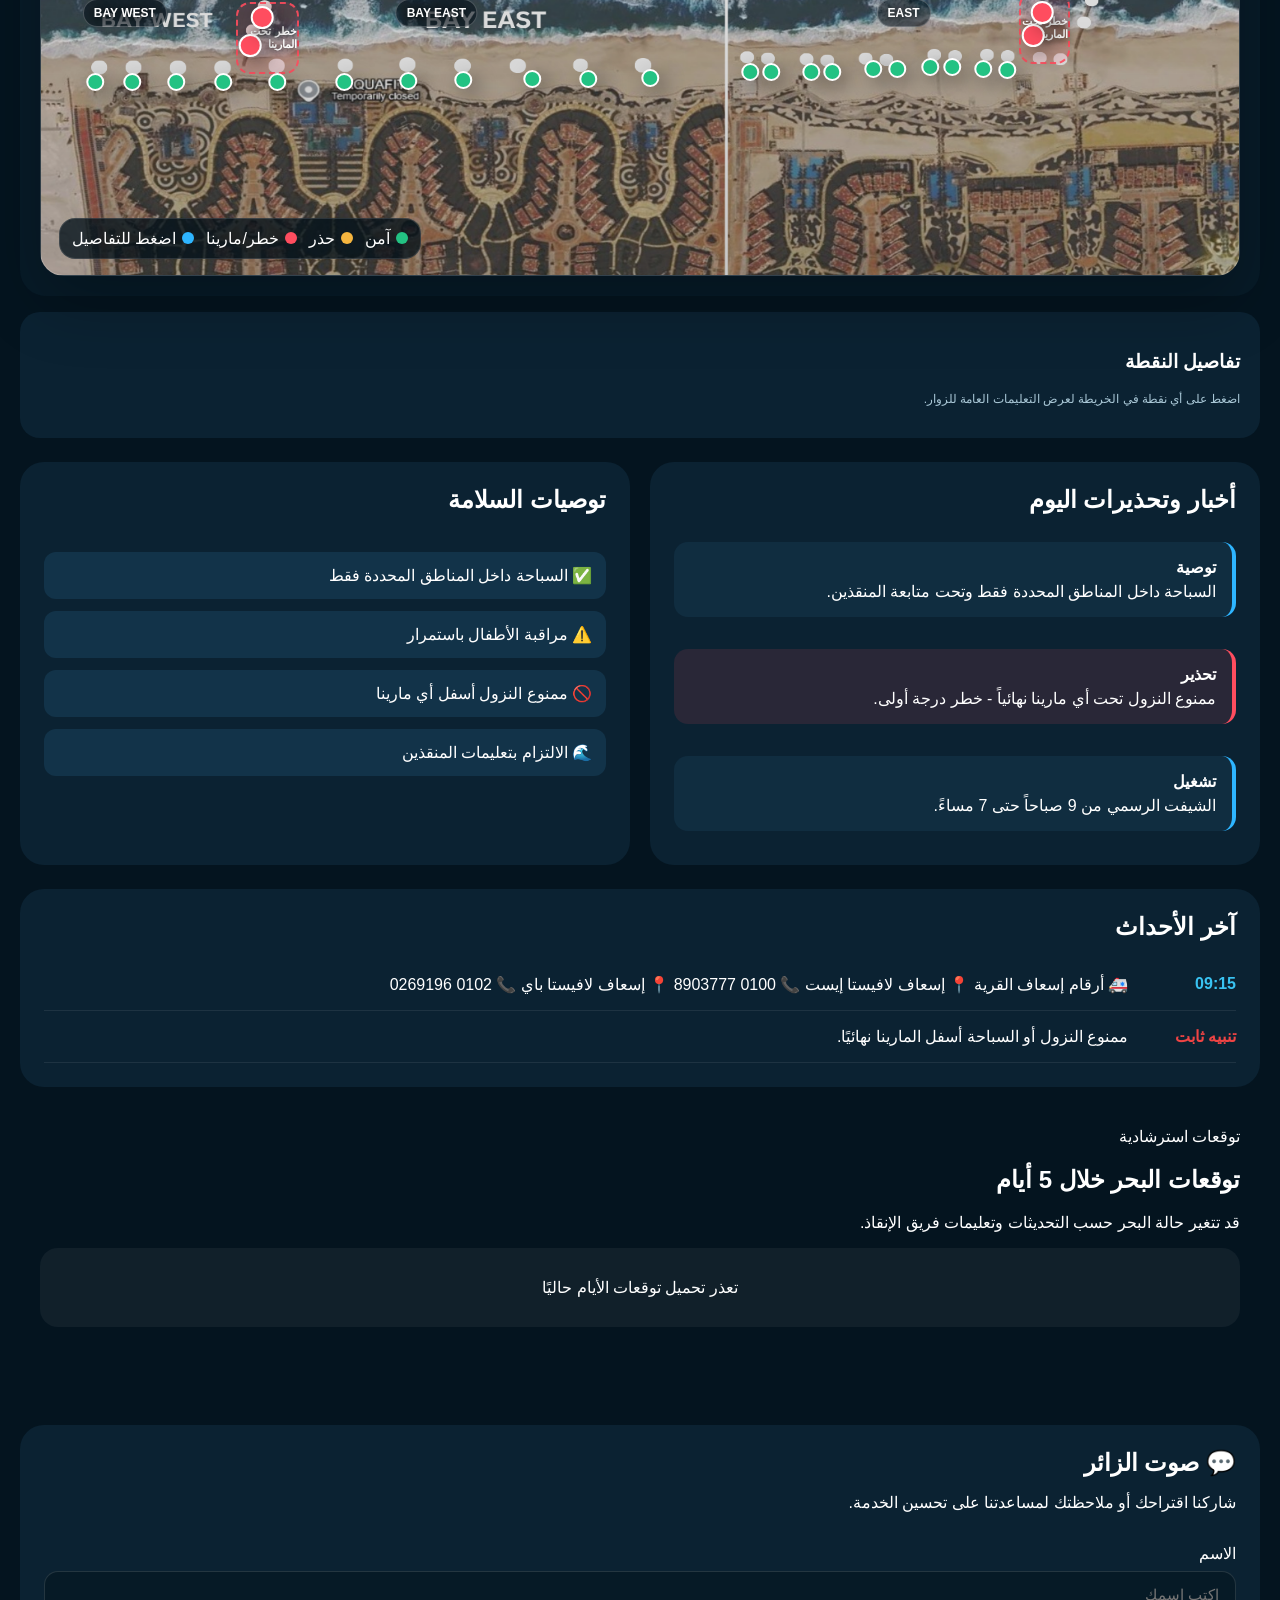
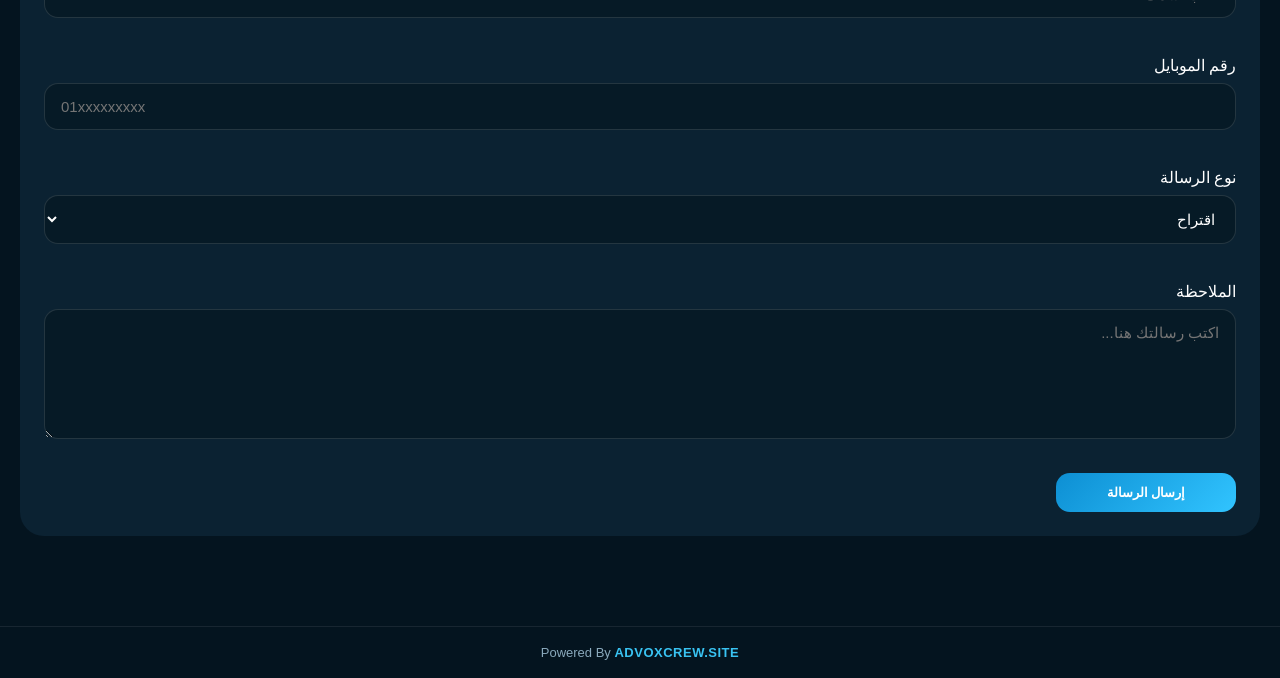
==== commit 1ed432a2: "Update index.html" ====
--- a/index.html
+++ b/index.html
@@ -72,7 +72,7 @@
         rel="noopener sponsored"
       >
         <img
-          src="assets/ads/papa-johns-banner.png"
+          src="assets/ads/papa-johns-bbanner.png"
           alt="Papa Johns"
         >
       </a>
